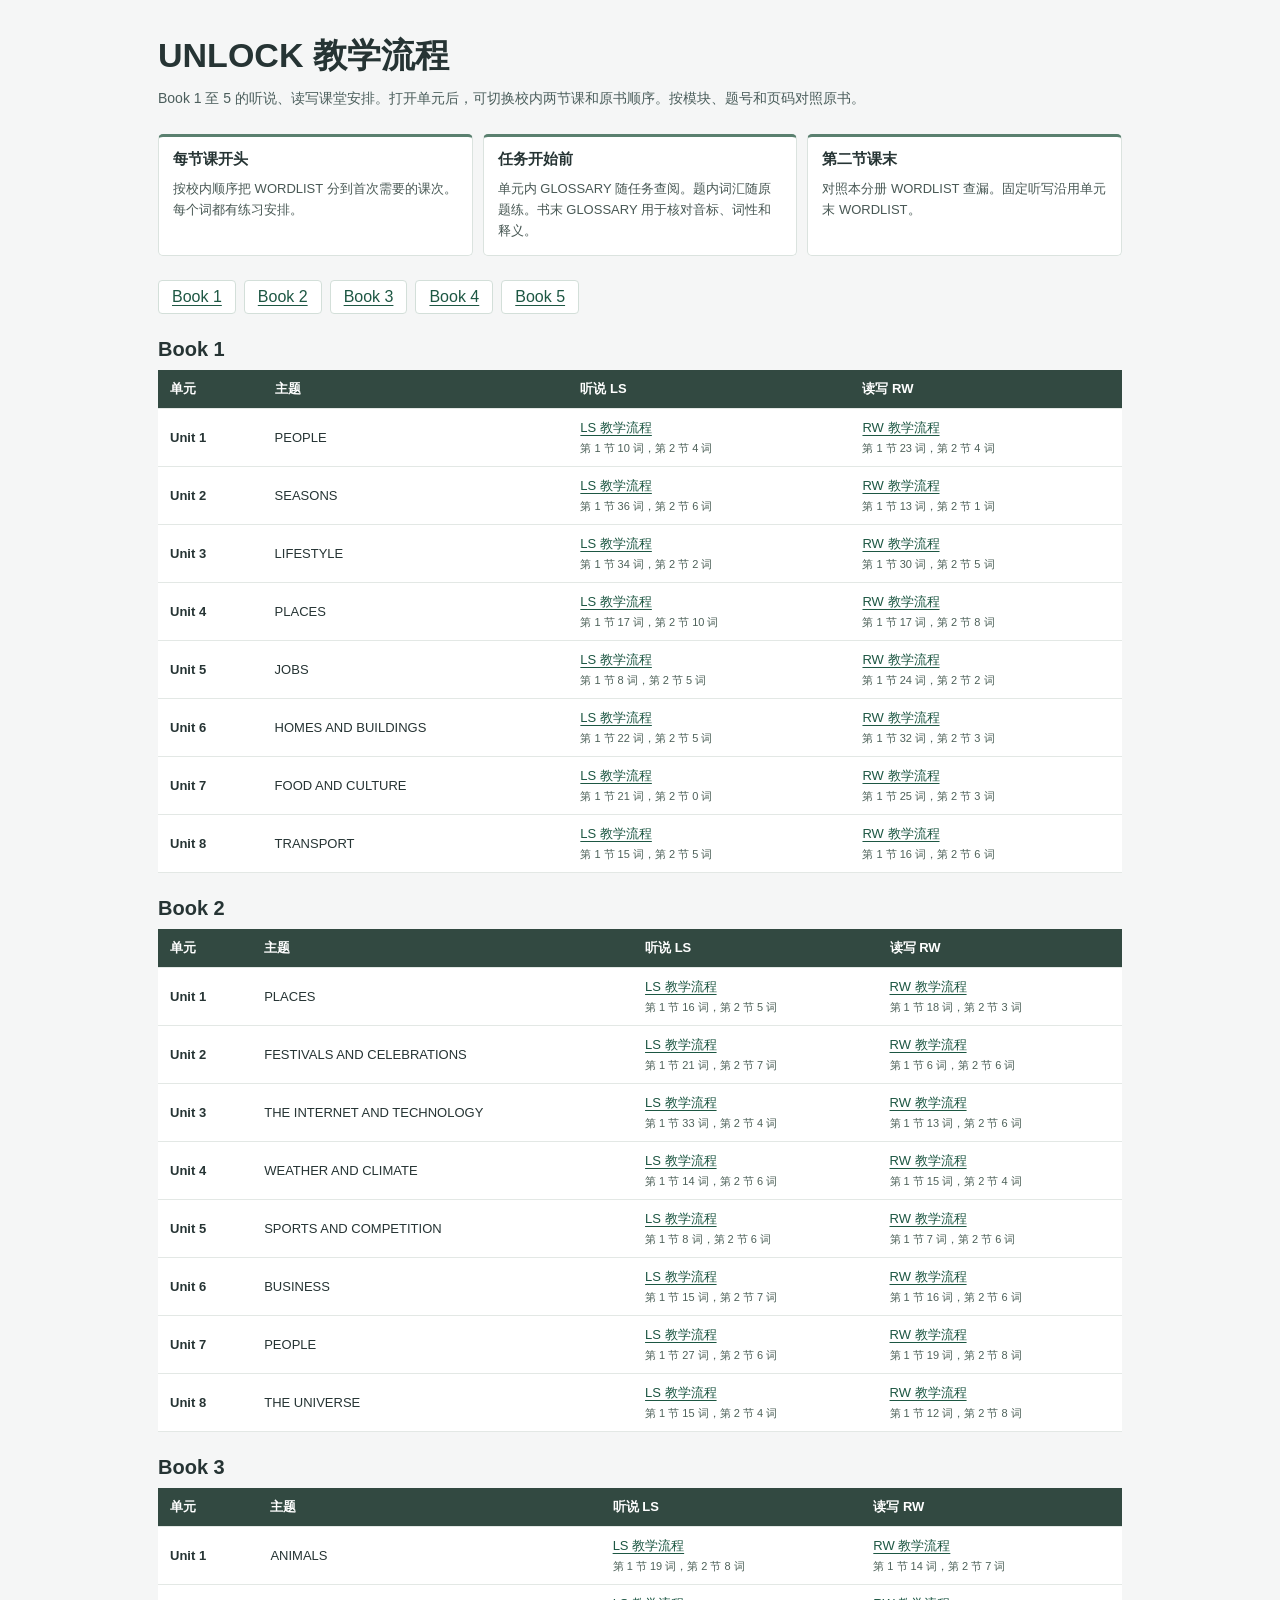
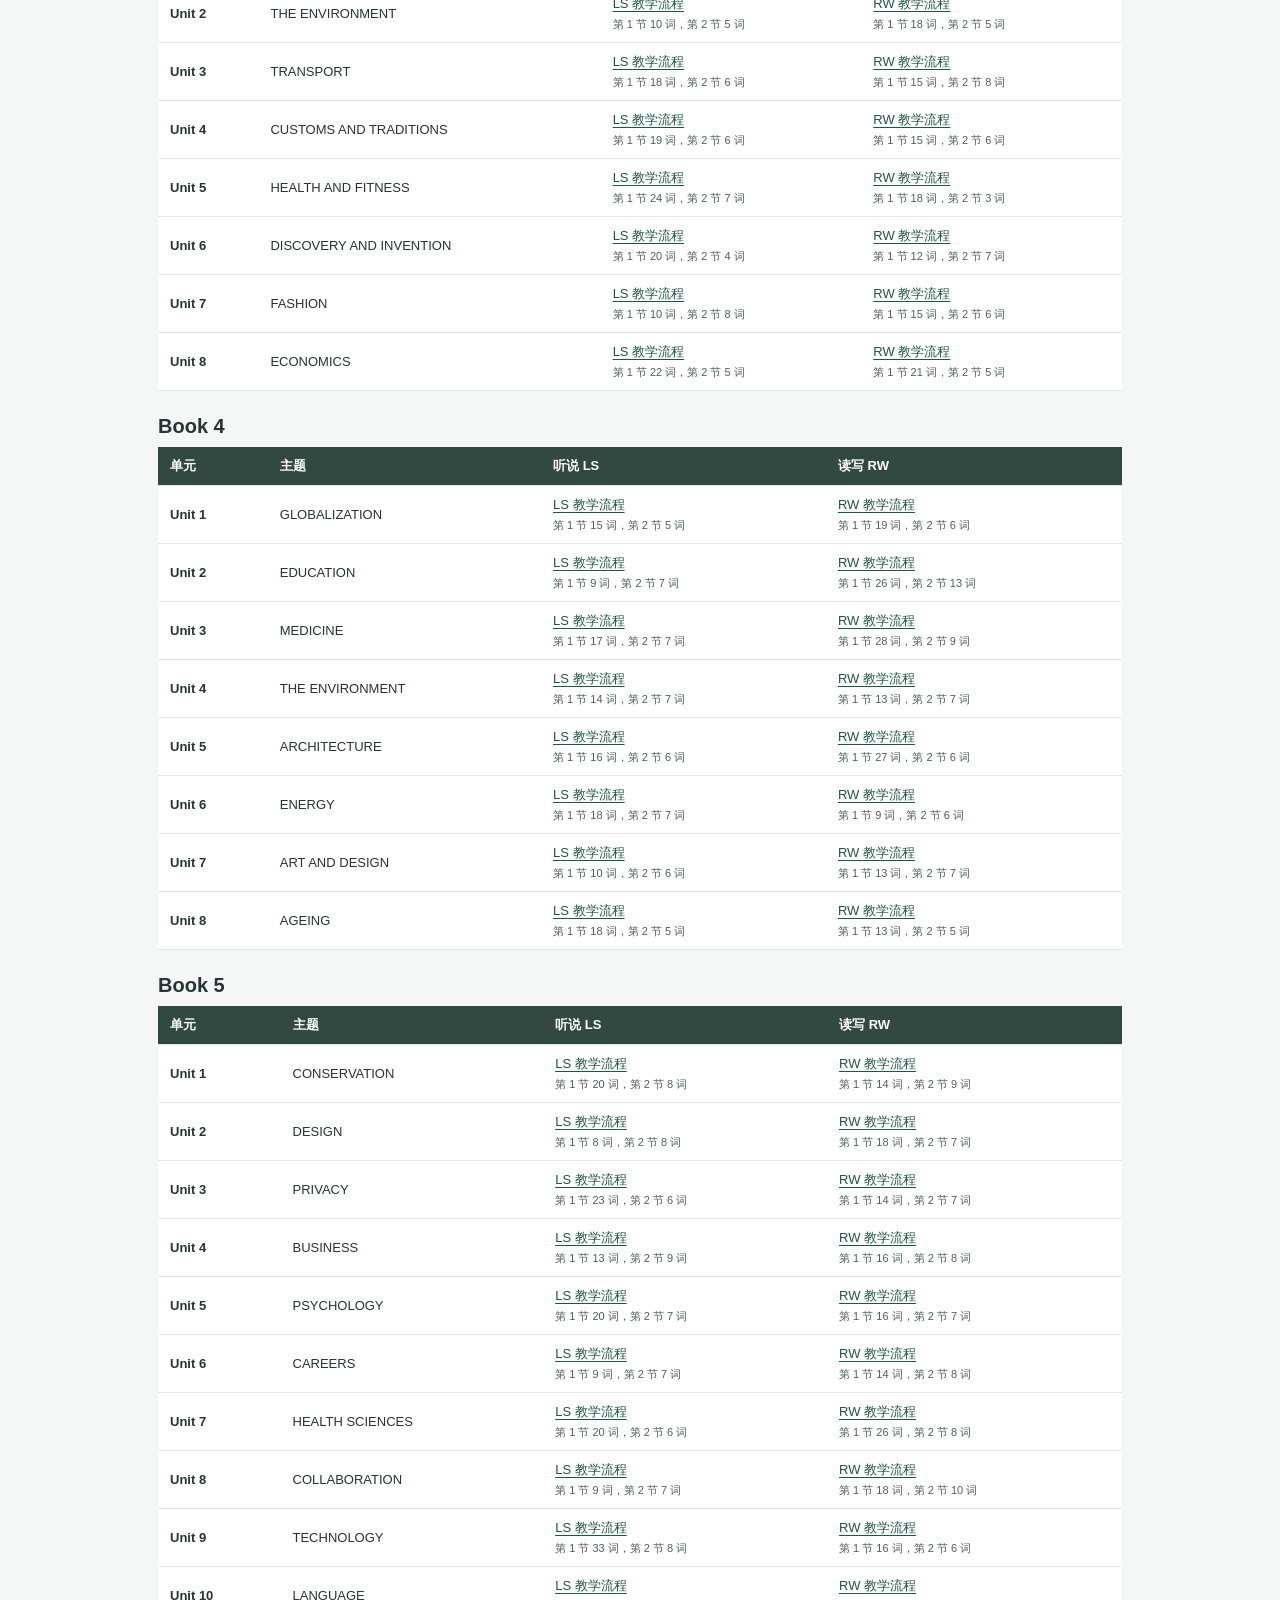
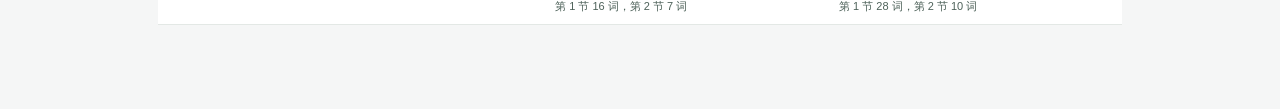
==== index.html @ f020feb3 "Publish UNLOCK lesson design flow" ====
<!doctype html>
<html lang="zh-CN">
<head>
<meta charset="utf-8"><meta name="viewport" content="width=device-width,initial-scale=1">
<title>UNLOCK 教学流程</title>
<link rel="stylesheet" href="shared/index.css">
</head>
<body><main>
<header>
<h1>UNLOCK 教学流程</h1>
<p>Book 1 至 5 的听说、读写课堂安排。打开单元后，可切换校内两节课和原书顺序。按模块、题号和页码对照原书。</p>
</header>
<div class="rule-grid" aria-label="词汇安排">
<section><h2>每节课开头</h2><p>按校内顺序把 WORDLIST 分到首次需要的课次。每个词都有练习安排。</p></section>
<section><h2>任务开始前</h2><p>单元内 GLOSSARY 随任务查阅。题内词汇随原题练。书末 GLOSSARY 用于核对音标、词性和释义。</p></section>
<section><h2>第二节课末</h2><p>对照本分册 WORDLIST 查漏。固定听写沿用单元末 WORDLIST。</p></section>
</div>
<nav aria-label="按册查看"><a href="#book-1">Book 1</a><a href="#book-2">Book 2</a><a href="#book-3">Book 3</a><a href="#book-4">Book 4</a><a href="#book-5">Book 5</a></nav>
<section id="book-1"><h2>Book 1</h2><table><thead><tr><th scope="col">单元</th><th scope="col">主题</th><th scope="col">听说 LS</th><th scope="col">读写 RW</th></tr></thead><tbody><tr><th scope="row">Unit 1</th><td>PEOPLE</td><td><a class="unit-link" href="books/B1/index.html?unit=1#LS" aria-label="Book 1 Unit 1 听说 LS 教学流程">LS 教学流程</a><small>第 1 节 10 词，第 2 节 4 词</small></td><td><a class="unit-link" href="books/B1/index.html?unit=1#RW" aria-label="Book 1 Unit 1 读写 RW 教学流程">RW 教学流程</a><small>第 1 节 23 词，第 2 节 4 词</small></td></tr><tr><th scope="row">Unit 2</th><td>SEASONS</td><td><a class="unit-link" href="books/B1/index.html?unit=2#LS" aria-label="Book 1 Unit 2 听说 LS 教学流程">LS 教学流程</a><small>第 1 节 36 词，第 2 节 6 词</small></td><td><a class="unit-link" href="books/B1/index.html?unit=2#RW" aria-label="Book 1 Unit 2 读写 RW 教学流程">RW 教学流程</a><small>第 1 节 13 词，第 2 节 1 词</small></td></tr><tr><th scope="row">Unit 3</th><td>LIFESTYLE</td><td><a class="unit-link" href="books/B1/index.html?unit=3#LS" aria-label="Book 1 Unit 3 听说 LS 教学流程">LS 教学流程</a><small>第 1 节 34 词，第 2 节 2 词</small></td><td><a class="unit-link" href="books/B1/index.html?unit=3#RW" aria-label="Book 1 Unit 3 读写 RW 教学流程">RW 教学流程</a><small>第 1 节 30 词，第 2 节 5 词</small></td></tr><tr><th scope="row">Unit 4</th><td>PLACES</td><td><a class="unit-link" href="books/B1/index.html?unit=4#LS" aria-label="Book 1 Unit 4 听说 LS 教学流程">LS 教学流程</a><small>第 1 节 17 词，第 2 节 10 词</small></td><td><a class="unit-link" href="books/B1/index.html?unit=4#RW" aria-label="Book 1 Unit 4 读写 RW 教学流程">RW 教学流程</a><small>第 1 节 17 词，第 2 节 8 词</small></td></tr><tr><th scope="row">Unit 5</th><td>JOBS</td><td><a class="unit-link" href="books/B1/index.html?unit=5#LS" aria-label="Book 1 Unit 5 听说 LS 教学流程">LS 教学流程</a><small>第 1 节 8 词，第 2 节 5 词</small></td><td><a class="unit-link" href="books/B1/index.html?unit=5#RW" aria-label="Book 1 Unit 5 读写 RW 教学流程">RW 教学流程</a><small>第 1 节 24 词，第 2 节 2 词</small></td></tr><tr><th scope="row">Unit 6</th><td>HOMES AND BUILDINGS</td><td><a class="unit-link" href="books/B1/index.html?unit=6#LS" aria-label="Book 1 Unit 6 听说 LS 教学流程">LS 教学流程</a><small>第 1 节 22 词，第 2 节 5 词</small></td><td><a class="unit-link" href="books/B1/index.html?unit=6#RW" aria-label="Book 1 Unit 6 读写 RW 教学流程">RW 教学流程</a><small>第 1 节 32 词，第 2 节 3 词</small></td></tr><tr><th scope="row">Unit 7</th><td>FOOD AND CULTURE</td><td><a class="unit-link" href="books/B1/index.html?unit=7#LS" aria-label="Book 1 Unit 7 听说 LS 教学流程">LS 教学流程</a><small>第 1 节 21 词，第 2 节 0 词</small></td><td><a class="unit-link" href="books/B1/index.html?unit=7#RW" aria-label="Book 1 Unit 7 读写 RW 教学流程">RW 教学流程</a><small>第 1 节 25 词，第 2 节 3 词</small></td></tr><tr><th scope="row">Unit 8</th><td>TRANSPORT</td><td><a class="unit-link" href="books/B1/index.html?unit=8#LS" aria-label="Book 1 Unit 8 听说 LS 教学流程">LS 教学流程</a><small>第 1 节 15 词，第 2 节 5 词</small></td><td><a class="unit-link" href="books/B1/index.html?unit=8#RW" aria-label="Book 1 Unit 8 读写 RW 教学流程">RW 教学流程</a><small>第 1 节 16 词，第 2 节 6 词</small></td></tr></tbody></table></section><section id="book-2"><h2>Book 2</h2><table><thead><tr><th scope="col">单元</th><th scope="col">主题</th><th scope="col">听说 LS</th><th scope="col">读写 RW</th></tr></thead><tbody><tr><th scope="row">Unit 1</th><td>PLACES</td><td><a class="unit-link" href="books/B2/index.html?unit=1#LS" aria-label="Book 2 Unit 1 听说 LS 教学流程">LS 教学流程</a><small>第 1 节 16 词，第 2 节 5 词</small></td><td><a class="unit-link" href="books/B2/index.html?unit=1#RW" aria-label="Book 2 Unit 1 读写 RW 教学流程">RW 教学流程</a><small>第 1 节 18 词，第 2 节 3 词</small></td></tr><tr><th scope="row">Unit 2</th><td>FESTIVALS AND CELEBRATIONS</td><td><a class="unit-link" href="books/B2/index.html?unit=2#LS" aria-label="Book 2 Unit 2 听说 LS 教学流程">LS 教学流程</a><small>第 1 节 21 词，第 2 节 7 词</small></td><td><a class="unit-link" href="books/B2/index.html?unit=2#RW" aria-label="Book 2 Unit 2 读写 RW 教学流程">RW 教学流程</a><small>第 1 节 6 词，第 2 节 6 词</small></td></tr><tr><th scope="row">Unit 3</th><td>THE INTERNET AND TECHNOLOGY</td><td><a class="unit-link" href="books/B2/index.html?unit=3#LS" aria-label="Book 2 Unit 3 听说 LS 教学流程">LS 教学流程</a><small>第 1 节 33 词，第 2 节 4 词</small></td><td><a class="unit-link" href="books/B2/index.html?unit=3#RW" aria-label="Book 2 Unit 3 读写 RW 教学流程">RW 教学流程</a><small>第 1 节 13 词，第 2 节 6 词</small></td></tr><tr><th scope="row">Unit 4</th><td>WEATHER AND CLIMATE</td><td><a class="unit-link" href="books/B2/index.html?unit=4#LS" aria-label="Book 2 Unit 4 听说 LS 教学流程">LS 教学流程</a><small>第 1 节 14 词，第 2 节 6 词</small></td><td><a class="unit-link" href="books/B2/index.html?unit=4#RW" aria-label="Book 2 Unit 4 读写 RW 教学流程">RW 教学流程</a><small>第 1 节 15 词，第 2 节 4 词</small></td></tr><tr><th scope="row">Unit 5</th><td>SPORTS AND COMPETITION</td><td><a class="unit-link" href="books/B2/index.html?unit=5#LS" aria-label="Book 2 Unit 5 听说 LS 教学流程">LS 教学流程</a><small>第 1 节 8 词，第 2 节 6 词</small></td><td><a class="unit-link" href="books/B2/index.html?unit=5#RW" aria-label="Book 2 Unit 5 读写 RW 教学流程">RW 教学流程</a><small>第 1 节 7 词，第 2 节 6 词</small></td></tr><tr><th scope="row">Unit 6</th><td>BUSINESS</td><td><a class="unit-link" href="books/B2/index.html?unit=6#LS" aria-label="Book 2 Unit 6 听说 LS 教学流程">LS 教学流程</a><small>第 1 节 15 词，第 2 节 7 词</small></td><td><a class="unit-link" href="books/B2/index.html?unit=6#RW" aria-label="Book 2 Unit 6 读写 RW 教学流程">RW 教学流程</a><small>第 1 节 16 词，第 2 节 6 词</small></td></tr><tr><th scope="row">Unit 7</th><td>PEOPLE</td><td><a class="unit-link" href="books/B2/index.html?unit=7#LS" aria-label="Book 2 Unit 7 听说 LS 教学流程">LS 教学流程</a><small>第 1 节 27 词，第 2 节 6 词</small></td><td><a class="unit-link" href="books/B2/index.html?unit=7#RW" aria-label="Book 2 Unit 7 读写 RW 教学流程">RW 教学流程</a><small>第 1 节 19 词，第 2 节 8 词</small></td></tr><tr><th scope="row">Unit 8</th><td>THE UNIVERSE</td><td><a class="unit-link" href="books/B2/index.html?unit=8#LS" aria-label="Book 2 Unit 8 听说 LS 教学流程">LS 教学流程</a><small>第 1 节 15 词，第 2 节 4 词</small></td><td><a class="unit-link" href="books/B2/index.html?unit=8#RW" aria-label="Book 2 Unit 8 读写 RW 教学流程">RW 教学流程</a><small>第 1 节 12 词，第 2 节 8 词</small></td></tr></tbody></table></section><section id="book-3"><h2>Book 3</h2><table><thead><tr><th scope="col">单元</th><th scope="col">主题</th><th scope="col">听说 LS</th><th scope="col">读写 RW</th></tr></thead><tbody><tr><th scope="row">Unit 1</th><td>ANIMALS</td><td><a class="unit-link" href="books/B3/index.html?unit=1#LS" aria-label="Book 3 Unit 1 听说 LS 教学流程">LS 教学流程</a><small>第 1 节 19 词，第 2 节 8 词</small></td><td><a class="unit-link" href="books/B3/index.html?unit=1#RW" aria-label="Book 3 Unit 1 读写 RW 教学流程">RW 教学流程</a><small>第 1 节 14 词，第 2 节 7 词</small></td></tr><tr><th scope="row">Unit 2</th><td>THE ENVIRONMENT</td><td><a class="unit-link" href="books/B3/index.html?unit=2#LS" aria-label="Book 3 Unit 2 听说 LS 教学流程">LS 教学流程</a><small>第 1 节 10 词，第 2 节 5 词</small></td><td><a class="unit-link" href="books/B3/index.html?unit=2#RW" aria-label="Book 3 Unit 2 读写 RW 教学流程">RW 教学流程</a><small>第 1 节 18 词，第 2 节 5 词</small></td></tr><tr><th scope="row">Unit 3</th><td>TRANSPORT</td><td><a class="unit-link" href="books/B3/index.html?unit=3#LS" aria-label="Book 3 Unit 3 听说 LS 教学流程">LS 教学流程</a><small>第 1 节 18 词，第 2 节 6 词</small></td><td><a class="unit-link" href="books/B3/index.html?unit=3#RW" aria-label="Book 3 Unit 3 读写 RW 教学流程">RW 教学流程</a><small>第 1 节 15 词，第 2 节 8 词</small></td></tr><tr><th scope="row">Unit 4</th><td>CUSTOMS AND TRADITIONS</td><td><a class="unit-link" href="books/B3/index.html?unit=4#LS" aria-label="Book 3 Unit 4 听说 LS 教学流程">LS 教学流程</a><small>第 1 节 19 词，第 2 节 6 词</small></td><td><a class="unit-link" href="books/B3/index.html?unit=4#RW" aria-label="Book 3 Unit 4 读写 RW 教学流程">RW 教学流程</a><small>第 1 节 15 词，第 2 节 6 词</small></td></tr><tr><th scope="row">Unit 5</th><td>HEALTH AND FITNESS</td><td><a class="unit-link" href="books/B3/index.html?unit=5#LS" aria-label="Book 3 Unit 5 听说 LS 教学流程">LS 教学流程</a><small>第 1 节 24 词，第 2 节 7 词</small></td><td><a class="unit-link" href="books/B3/index.html?unit=5#RW" aria-label="Book 3 Unit 5 读写 RW 教学流程">RW 教学流程</a><small>第 1 节 18 词，第 2 节 3 词</small></td></tr><tr><th scope="row">Unit 6</th><td>DISCOVERY AND INVENTION</td><td><a class="unit-link" href="books/B3/index.html?unit=6#LS" aria-label="Book 3 Unit 6 听说 LS 教学流程">LS 教学流程</a><small>第 1 节 20 词，第 2 节 4 词</small></td><td><a class="unit-link" href="books/B3/index.html?unit=6#RW" aria-label="Book 3 Unit 6 读写 RW 教学流程">RW 教学流程</a><small>第 1 节 12 词，第 2 节 7 词</small></td></tr><tr><th scope="row">Unit 7</th><td>FASHION</td><td><a class="unit-link" href="books/B3/index.html?unit=7#LS" aria-label="Book 3 Unit 7 听说 LS 教学流程">LS 教学流程</a><small>第 1 节 10 词，第 2 节 8 词</small></td><td><a class="unit-link" href="books/B3/index.html?unit=7#RW" aria-label="Book 3 Unit 7 读写 RW 教学流程">RW 教学流程</a><small>第 1 节 15 词，第 2 节 6 词</small></td></tr><tr><th scope="row">Unit 8</th><td>ECONOMICS</td><td><a class="unit-link" href="books/B3/index.html?unit=8#LS" aria-label="Book 3 Unit 8 听说 LS 教学流程">LS 教学流程</a><small>第 1 节 22 词，第 2 节 5 词</small></td><td><a class="unit-link" href="books/B3/index.html?unit=8#RW" aria-label="Book 3 Unit 8 读写 RW 教学流程">RW 教学流程</a><small>第 1 节 21 词，第 2 节 5 词</small></td></tr></tbody></table></section><section id="book-4"><h2>Book 4</h2><table><thead><tr><th scope="col">单元</th><th scope="col">主题</th><th scope="col">听说 LS</th><th scope="col">读写 RW</th></tr></thead><tbody><tr><th scope="row">Unit 1</th><td>GLOBALIZATION</td><td><a class="unit-link" href="books/B4/index.html?unit=1#LS" aria-label="Book 4 Unit 1 听说 LS 教学流程">LS 教学流程</a><small>第 1 节 15 词，第 2 节 5 词</small></td><td><a class="unit-link" href="books/B4/index.html?unit=1#RW" aria-label="Book 4 Unit 1 读写 RW 教学流程">RW 教学流程</a><small>第 1 节 19 词，第 2 节 6 词</small></td></tr><tr><th scope="row">Unit 2</th><td>EDUCATION</td><td><a class="unit-link" href="books/B4/index.html?unit=2#LS" aria-label="Book 4 Unit 2 听说 LS 教学流程">LS 教学流程</a><small>第 1 节 9 词，第 2 节 7 词</small></td><td><a class="unit-link" href="books/B4/index.html?unit=2#RW" aria-label="Book 4 Unit 2 读写 RW 教学流程">RW 教学流程</a><small>第 1 节 26 词，第 2 节 13 词</small></td></tr><tr><th scope="row">Unit 3</th><td>MEDICINE</td><td><a class="unit-link" href="books/B4/index.html?unit=3#LS" aria-label="Book 4 Unit 3 听说 LS 教学流程">LS 教学流程</a><small>第 1 节 17 词，第 2 节 7 词</small></td><td><a class="unit-link" href="books/B4/index.html?unit=3#RW" aria-label="Book 4 Unit 3 读写 RW 教学流程">RW 教学流程</a><small>第 1 节 28 词，第 2 节 9 词</small></td></tr><tr><th scope="row">Unit 4</th><td>THE ENVIRONMENT</td><td><a class="unit-link" href="books/B4/index.html?unit=4#LS" aria-label="Book 4 Unit 4 听说 LS 教学流程">LS 教学流程</a><small>第 1 节 14 词，第 2 节 7 词</small></td><td><a class="unit-link" href="books/B4/index.html?unit=4#RW" aria-label="Book 4 Unit 4 读写 RW 教学流程">RW 教学流程</a><small>第 1 节 13 词，第 2 节 7 词</small></td></tr><tr><th scope="row">Unit 5</th><td>ARCHITECTURE</td><td><a class="unit-link" href="books/B4/index.html?unit=5#LS" aria-label="Book 4 Unit 5 听说 LS 教学流程">LS 教学流程</a><small>第 1 节 16 词，第 2 节 6 词</small></td><td><a class="unit-link" href="books/B4/index.html?unit=5#RW" aria-label="Book 4 Unit 5 读写 RW 教学流程">RW 教学流程</a><small>第 1 节 27 词，第 2 节 6 词</small></td></tr><tr><th scope="row">Unit 6</th><td>ENERGY</td><td><a class="unit-link" href="books/B4/index.html?unit=6#LS" aria-label="Book 4 Unit 6 听说 LS 教学流程">LS 教学流程</a><small>第 1 节 18 词，第 2 节 7 词</small></td><td><a class="unit-link" href="books/B4/index.html?unit=6#RW" aria-label="Book 4 Unit 6 读写 RW 教学流程">RW 教学流程</a><small>第 1 节 9 词，第 2 节 6 词</small></td></tr><tr><th scope="row">Unit 7</th><td>ART AND DESIGN</td><td><a class="unit-link" href="books/B4/index.html?unit=7#LS" aria-label="Book 4 Unit 7 听说 LS 教学流程">LS 教学流程</a><small>第 1 节 10 词，第 2 节 6 词</small></td><td><a class="unit-link" href="books/B4/index.html?unit=7#RW" aria-label="Book 4 Unit 7 读写 RW 教学流程">RW 教学流程</a><small>第 1 节 13 词，第 2 节 7 词</small></td></tr><tr><th scope="row">Unit 8</th><td>AGEING</td><td><a class="unit-link" href="books/B4/index.html?unit=8#LS" aria-label="Book 4 Unit 8 听说 LS 教学流程">LS 教学流程</a><small>第 1 节 18 词，第 2 节 5 词</small></td><td><a class="unit-link" href="books/B4/index.html?unit=8#RW" aria-label="Book 4 Unit 8 读写 RW 教学流程">RW 教学流程</a><small>第 1 节 13 词，第 2 节 5 词</small></td></tr></tbody></table></section><section id="book-5"><h2>Book 5</h2><table><thead><tr><th scope="col">单元</th><th scope="col">主题</th><th scope="col">听说 LS</th><th scope="col">读写 RW</th></tr></thead><tbody><tr><th scope="row">Unit 1</th><td>CONSERVATION</td><td><a class="unit-link" href="books/B5/index.html?unit=1#LS" aria-label="Book 5 Unit 1 听说 LS 教学流程">LS 教学流程</a><small>第 1 节 20 词，第 2 节 8 词</small></td><td><a class="unit-link" href="books/B5/index.html?unit=1#RW" aria-label="Book 5 Unit 1 读写 RW 教学流程">RW 教学流程</a><small>第 1 节 14 词，第 2 节 9 词</small></td></tr><tr><th scope="row">Unit 2</th><td>DESIGN</td><td><a class="unit-link" href="books/B5/index.html?unit=2#LS" aria-label="Book 5 Unit 2 听说 LS 教学流程">LS 教学流程</a><small>第 1 节 8 词，第 2 节 8 词</small></td><td><a class="unit-link" href="books/B5/index.html?unit=2#RW" aria-label="Book 5 Unit 2 读写 RW 教学流程">RW 教学流程</a><small>第 1 节 18 词，第 2 节 7 词</small></td></tr><tr><th scope="row">Unit 3</th><td>PRIVACY</td><td><a class="unit-link" href="books/B5/index.html?unit=3#LS" aria-label="Book 5 Unit 3 听说 LS 教学流程">LS 教学流程</a><small>第 1 节 23 词，第 2 节 6 词</small></td><td><a class="unit-link" href="books/B5/index.html?unit=3#RW" aria-label="Book 5 Unit 3 读写 RW 教学流程">RW 教学流程</a><small>第 1 节 14 词，第 2 节 7 词</small></td></tr><tr><th scope="row">Unit 4</th><td>BUSINESS</td><td><a class="unit-link" href="books/B5/index.html?unit=4#LS" aria-label="Book 5 Unit 4 听说 LS 教学流程">LS 教学流程</a><small>第 1 节 13 词，第 2 节 9 词</small></td><td><a class="unit-link" href="books/B5/index.html?unit=4#RW" aria-label="Book 5 Unit 4 读写 RW 教学流程">RW 教学流程</a><small>第 1 节 16 词，第 2 节 8 词</small></td></tr><tr><th scope="row">Unit 5</th><td>PSYCHOLOGY</td><td><a class="unit-link" href="books/B5/index.html?unit=5#LS" aria-label="Book 5 Unit 5 听说 LS 教学流程">LS 教学流程</a><small>第 1 节 20 词，第 2 节 7 词</small></td><td><a class="unit-link" href="books/B5/index.html?unit=5#RW" aria-label="Book 5 Unit 5 读写 RW 教学流程">RW 教学流程</a><small>第 1 节 16 词，第 2 节 7 词</small></td></tr><tr><th scope="row">Unit 6</th><td>CAREERS</td><td><a class="unit-link" href="books/B5/index.html?unit=6#LS" aria-label="Book 5 Unit 6 听说 LS 教学流程">LS 教学流程</a><small>第 1 节 9 词，第 2 节 7 词</small></td><td><a class="unit-link" href="books/B5/index.html?unit=6#RW" aria-label="Book 5 Unit 6 读写 RW 教学流程">RW 教学流程</a><small>第 1 节 14 词，第 2 节 8 词</small></td></tr><tr><th scope="row">Unit 7</th><td>HEALTH SCIENCES</td><td><a class="unit-link" href="books/B5/index.html?unit=7#LS" aria-label="Book 5 Unit 7 听说 LS 教学流程">LS 教学流程</a><small>第 1 节 20 词，第 2 节 6 词</small></td><td><a class="unit-link" href="books/B5/index.html?unit=7#RW" aria-label="Book 5 Unit 7 读写 RW 教学流程">RW 教学流程</a><small>第 1 节 26 词，第 2 节 8 词</small></td></tr><tr><th scope="row">Unit 8</th><td>COLLABORATION</td><td><a class="unit-link" href="books/B5/index.html?unit=8#LS" aria-label="Book 5 Unit 8 听说 LS 教学流程">LS 教学流程</a><small>第 1 节 9 词，第 2 节 7 词</small></td><td><a class="unit-link" href="books/B5/index.html?unit=8#RW" aria-label="Book 5 Unit 8 读写 RW 教学流程">RW 教学流程</a><small>第 1 节 18 词，第 2 节 10 词</small></td></tr><tr><th scope="row">Unit 9</th><td>TECHNOLOGY</td><td><a class="unit-link" href="books/B5/index.html?unit=9#LS" aria-label="Book 5 Unit 9 听说 LS 教学流程">LS 教学流程</a><small>第 1 节 33 词，第 2 节 8 词</small></td><td><a class="unit-link" href="books/B5/index.html?unit=9#RW" aria-label="Book 5 Unit 9 读写 RW 教学流程">RW 教学流程</a><small>第 1 节 16 词，第 2 节 6 词</small></td></tr><tr><th scope="row">Unit 10</th><td>LANGUAGE</td><td><a class="unit-link" href="books/B5/index.html?unit=10#LS" aria-label="Book 5 Unit 10 听说 LS 教学流程">LS 教学流程</a><small>第 1 节 16 词，第 2 节 7 词</small></td><td><a class="unit-link" href="books/B5/index.html?unit=10#RW" aria-label="Book 5 Unit 10 读写 RW 教学流程">RW 教学流程</a><small>第 1 节 28 词，第 2 节 10 词</small></td></tr></tbody></table></section></main></body></html>
---- shared/index.css ----
:root{color-scheme:light;font-family:"Microsoft YaHei","Segoe UI",sans-serif;background:#f5f6f6;color:#263434}
*{box-sizing:border-box}
body{margin:0}
main{max-width:1020px;margin:auto;padding:34px 28px 60px}
h1{font-size:34px;line-height:1.25;margin:0 0 10px}
h2{font-size:20px;margin:0 0 9px}
p{line-height:1.65;margin:0}
header p{font-size:14px;color:#4b5e5c}
.rule-grid{display:grid;grid-template-columns:repeat(3,minmax(0,1fr));gap:10px;margin:24px 0}
.rule-grid section{background:white;border:1px solid #dbe3df;border-top:3px solid #5a806f;border-radius:5px;padding:13px 14px}
.rule-grid h2{font-size:15px}
.rule-grid p{font-size:13px;color:#485854}
nav{display:flex;flex-wrap:wrap;gap:8px;margin:24px 0}
nav a{background:white;border:1px solid #d3dfd9;border-radius:4px;padding:7px 13px}
a{color:#1d5743;text-underline-offset:3px}
a:focus-visible{outline:2px solid #1b5a45;outline-offset:3px}
main>section{margin:24px 0}
table{width:100%;border-collapse:collapse;background:white}
th,td{padding:10px 12px;text-align:left;border-bottom:1px solid #e3e8e5;font-size:13px;vertical-align:middle}
thead th{background:#324941;color:white;font-weight:600}
tbody th{white-space:nowrap;font-weight:600}
td small{display:block;color:#4d6159;font-size:11px;margin-top:4px}
@media(max-width:650px){
 main{padding:22px 10px 42px}
 h1{font-size:26px}
 .rule-grid{grid-template-columns:1fr;margin:14px 0;gap:7px}
 .rule-grid section{padding:8px 10px}
 .rule-grid h2{margin:0 0 3px}
 td,th{padding:7px 4px;font-size:11px}
 td small{font-size:10px}
}
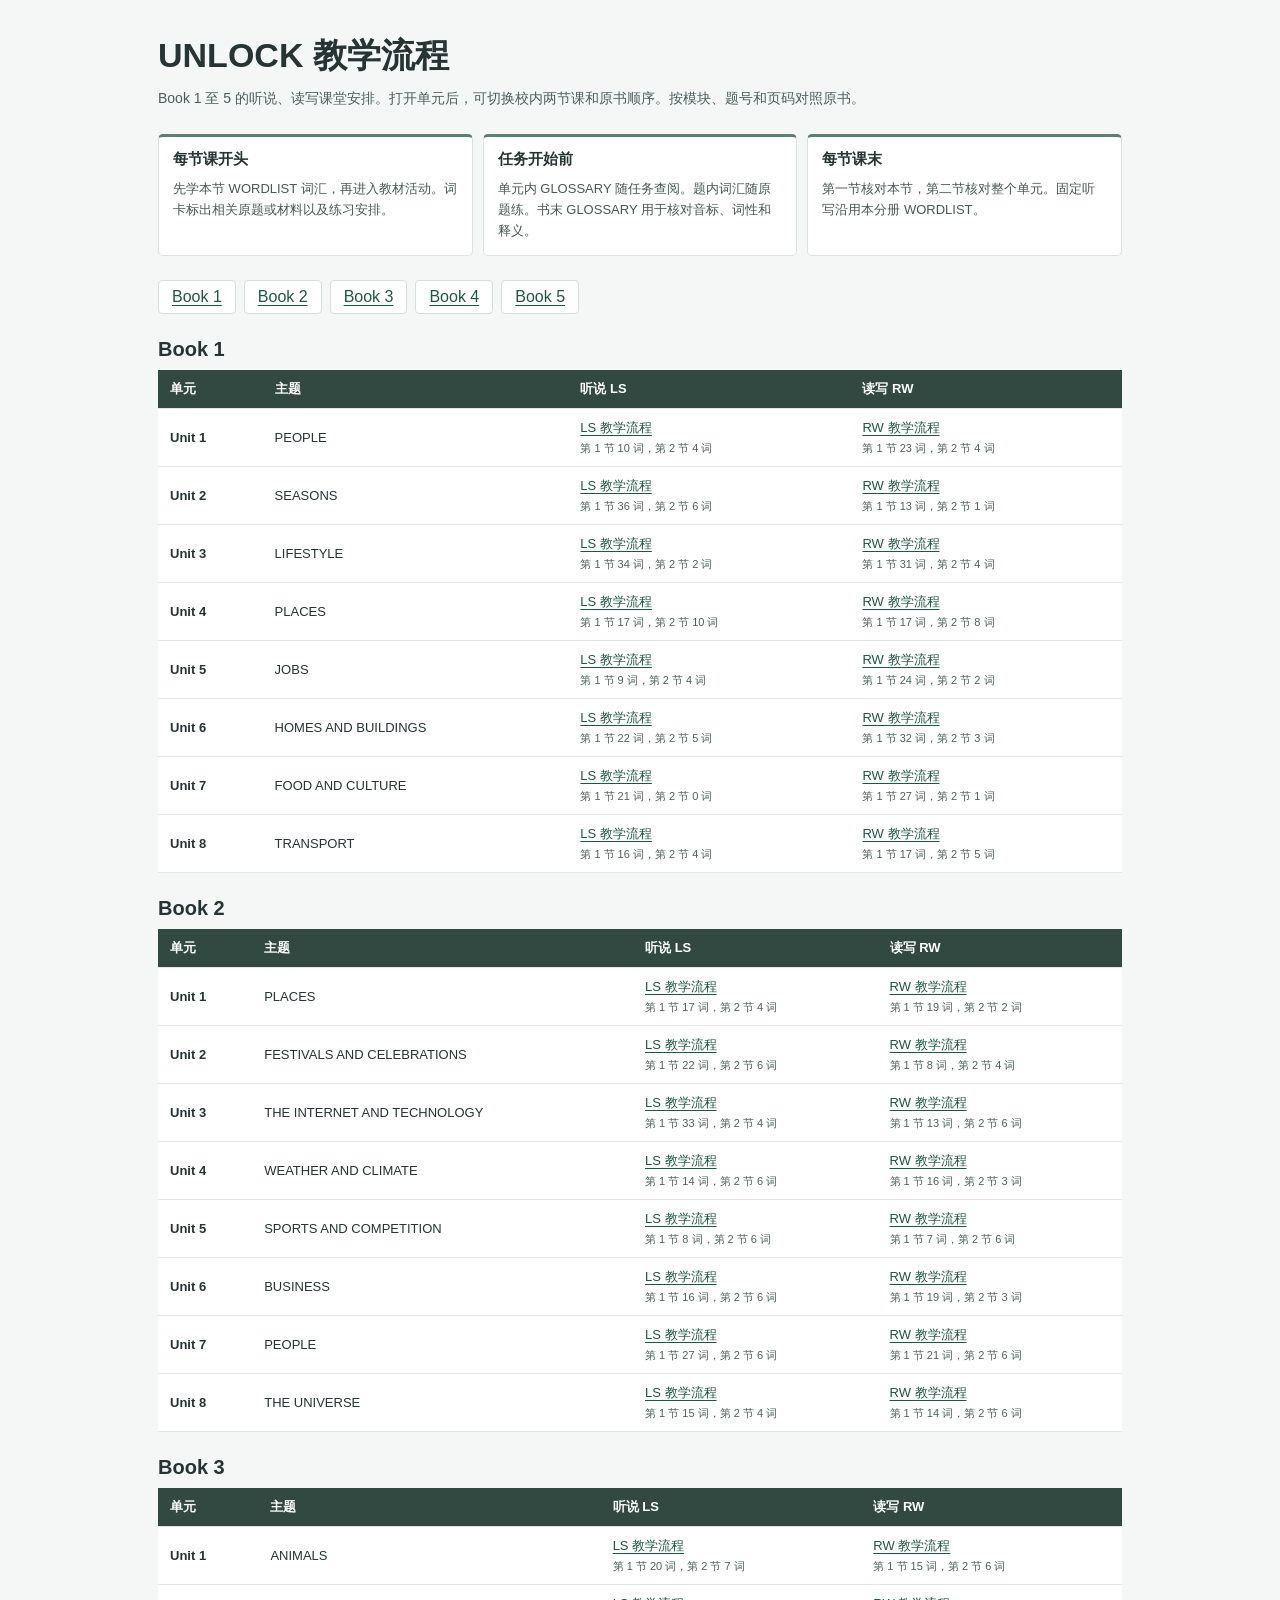
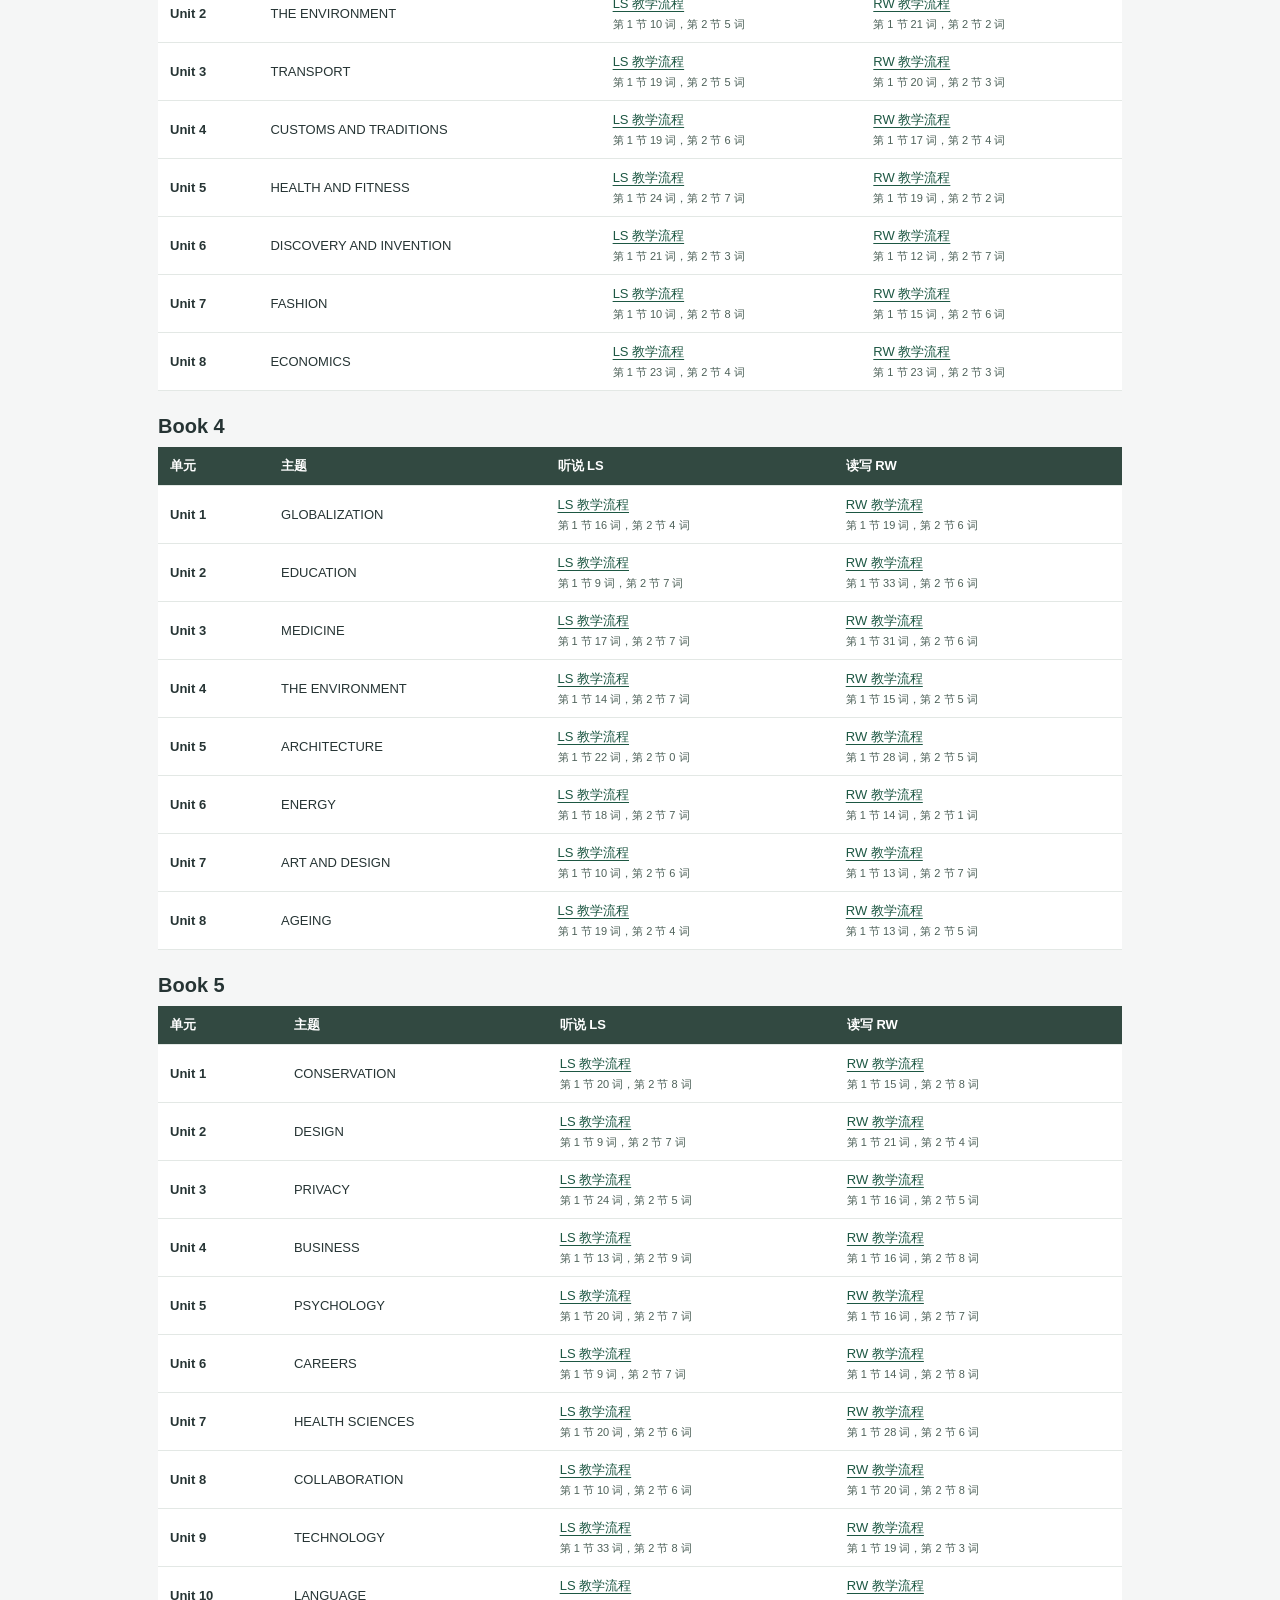
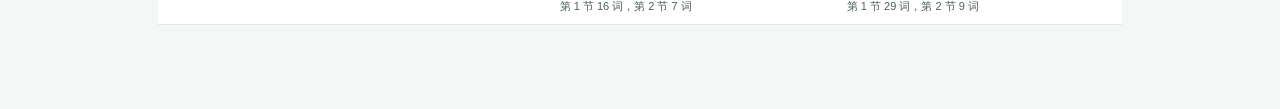
==== commit 98c60133: "Teach each UNLOCK word before its first classroom use" ====
--- a/index.html
+++ b/index.html
@@ -11,9 +11,9 @@
 <p>Book 1 至 5 的听说、读写课堂安排。打开单元后，可切换校内两节课和原书顺序。按模块、题号和页码对照原书。</p>
 </header>
 <div class="rule-grid" aria-label="词汇安排">
-<section><h2>每节课开头</h2><p>按校内顺序把 WORDLIST 分到首次需要的课次。每个词都有练习安排。</p></section>
+<section><h2>每节课开头</h2><p>先学本节 WORDLIST 词汇，再进入教材活动。词卡标出相关原题或材料以及练习安排。</p></section>
 <section><h2>任务开始前</h2><p>单元内 GLOSSARY 随任务查阅。题内词汇随原题练。书末 GLOSSARY 用于核对音标、词性和释义。</p></section>
-<section><h2>第二节课末</h2><p>对照本分册 WORDLIST 查漏。固定听写沿用单元末 WORDLIST。</p></section>
+<section><h2>每节课末</h2><p>第一节核对本节，第二节核对整个单元。固定听写沿用本分册 WORDLIST。</p></section>
 </div>
 <nav aria-label="按册查看"><a href="#book-1">Book 1</a><a href="#book-2">Book 2</a><a href="#book-3">Book 3</a><a href="#book-4">Book 4</a><a href="#book-5">Book 5</a></nav>
-<section id="book-1"><h2>Book 1</h2><table><thead><tr><th scope="col">单元</th><th scope="col">主题</th><th scope="col">听说 LS</th><th scope="col">读写 RW</th></tr></thead><tbody><tr><th scope="row">Unit 1</th><td>PEOPLE</td><td><a class="unit-link" href="books/B1/index.html?unit=1#LS" aria-label="Book 1 Unit 1 听说 LS 教学流程">LS 教学流程</a><small>第 1 节 10 词，第 2 节 4 词</small></td><td><a class="unit-link" href="books/B1/index.html?unit=1#RW" aria-label="Book 1 Unit 1 读写 RW 教学流程">RW 教学流程</a><small>第 1 节 23 词，第 2 节 4 词</small></td></tr><tr><th scope="row">Unit 2</th><td>SEASONS</td><td><a class="unit-link" href="books/B1/index.html?unit=2#LS" aria-label="Book 1 Unit 2 听说 LS 教学流程">LS 教学流程</a><small>第 1 节 36 词，第 2 节 6 词</small></td><td><a class="unit-link" href="books/B1/index.html?unit=2#RW" aria-label="Book 1 Unit 2 读写 RW 教学流程">RW 教学流程</a><small>第 1 节 13 词，第 2 节 1 词</small></td></tr><tr><th scope="row">Unit 3</th><td>LIFESTYLE</td><td><a class="unit-link" href="books/B1/index.html?unit=3#LS" aria-label="Book 1 Unit 3 听说 LS 教学流程">LS 教学流程</a><small>第 1 节 34 词，第 2 节 2 词</small></td><td><a class="unit-link" href="books/B1/index.html?unit=3#RW" aria-label="Book 1 Unit 3 读写 RW 教学流程">RW 教学流程</a><small>第 1 节 30 词，第 2 节 5 词</small></td></tr><tr><th scope="row">Unit 4</th><td>PLACES</td><td><a class="unit-link" href="books/B1/index.html?unit=4#LS" aria-label="Book 1 Unit 4 听说 LS 教学流程">LS 教学流程</a><small>第 1 节 17 词，第 2 节 10 词</small></td><td><a class="unit-link" href="books/B1/index.html?unit=4#RW" aria-label="Book 1 Unit 4 读写 RW 教学流程">RW 教学流程</a><small>第 1 节 17 词，第 2 节 8 词</small></td></tr><tr><th scope="row">Unit 5</th><td>JOBS</td><td><a class="unit-link" href="books/B1/index.html?unit=5#LS" aria-label="Book 1 Unit 5 听说 LS 教学流程">LS 教学流程</a><small>第 1 节 8 词，第 2 节 5 词</small></td><td><a class="unit-link" href="books/B1/index.html?unit=5#RW" aria-label="Book 1 Unit 5 读写 RW 教学流程">RW 教学流程</a><small>第 1 节 24 词，第 2 节 2 词</small></td></tr><tr><th scope="row">Unit 6</th><td>HOMES AND BUILDINGS</td><td><a class="unit-link" href="books/B1/index.html?unit=6#LS" aria-label="Book 1 Unit 6 听说 LS 教学流程">LS 教学流程</a><small>第 1 节 22 词，第 2 节 5 词</small></td><td><a class="unit-link" href="books/B1/index.html?unit=6#RW" aria-label="Book 1 Unit 6 读写 RW 教学流程">RW 教学流程</a><small>第 1 节 32 词，第 2 节 3 词</small></td></tr><tr><th scope="row">Unit 7</th><td>FOOD AND CULTURE</td><td><a class="unit-link" href="books/B1/index.html?unit=7#LS" aria-label="Book 1 Unit 7 听说 LS 教学流程">LS 教学流程</a><small>第 1 节 21 词，第 2 节 0 词</small></td><td><a class="unit-link" href="books/B1/index.html?unit=7#RW" aria-label="Book 1 Unit 7 读写 RW 教学流程">RW 教学流程</a><small>第 1 节 25 词，第 2 节 3 词</small></td></tr><tr><th scope="row">Unit 8</th><td>TRANSPORT</td><td><a class="unit-link" href="books/B1/index.html?unit=8#LS" aria-label="Book 1 Unit 8 听说 LS 教学流程">LS 教学流程</a><small>第 1 节 15 词，第 2 节 5 词</small></td><td><a class="unit-link" href="books/B1/index.html?unit=8#RW" aria-label="Book 1 Unit 8 读写 RW 教学流程">RW 教学流程</a><small>第 1 节 16 词，第 2 节 6 词</small></td></tr></tbody></table></section><section id="book-2"><h2>Book 2</h2><table><thead><tr><th scope="col">单元</th><th scope="col">主题</th><th scope="col">听说 LS</th><th scope="col">读写 RW</th></tr></thead><tbody><tr><th scope="row">Unit 1</th><td>PLACES</td><td><a class="unit-link" href="books/B2/index.html?unit=1#LS" aria-label="Book 2 Unit 1 听说 LS 教学流程">LS 教学流程</a><small>第 1 节 16 词，第 2 节 5 词</small></td><td><a class="unit-link" href="books/B2/index.html?unit=1#RW" aria-label="Book 2 Unit 1 读写 RW 教学流程">RW 教学流程</a><small>第 1 节 18 词，第 2 节 3 词</small></td></tr><tr><th scope="row">Unit 2</th><td>FESTIVALS AND CELEBRATIONS</td><td><a class="unit-link" href="books/B2/index.html?unit=2#LS" aria-label="Book 2 Unit 2 听说 LS 教学流程">LS 教学流程</a><small>第 1 节 21 词，第 2 节 7 词</small></td><td><a class="unit-link" href="books/B2/index.html?unit=2#RW" aria-label="Book 2 Unit 2 读写 RW 教学流程">RW 教学流程</a><small>第 1 节 6 词，第 2 节 6 词</small></td></tr><tr><th scope="row">Unit 3</th><td>THE INTERNET AND TECHNOLOGY</td><td><a class="unit-link" href="books/B2/index.html?unit=3#LS" aria-label="Book 2 Unit 3 听说 LS 教学流程">LS 教学流程</a><small>第 1 节 33 词，第 2 节 4 词</small></td><td><a class="unit-link" href="books/B2/index.html?unit=3#RW" aria-label="Book 2 Unit 3 读写 RW 教学流程">RW 教学流程</a><small>第 1 节 13 词，第 2 节 6 词</small></td></tr><tr><th scope="row">Unit 4</th><td>WEATHER AND CLIMATE</td><td><a class="unit-link" href="books/B2/index.html?unit=4#LS" aria-label="Book 2 Unit 4 听说 LS 教学流程">LS 教学流程</a><small>第 1 节 14 词，第 2 节 6 词</small></td><td><a class="unit-link" href="books/B2/index.html?unit=4#RW" aria-label="Book 2 Unit 4 读写 RW 教学流程">RW 教学流程</a><small>第 1 节 15 词，第 2 节 4 词</small></td></tr><tr><th scope="row">Unit 5</th><td>SPORTS AND COMPETITION</td><td><a class="unit-link" href="books/B2/index.html?unit=5#LS" aria-label="Book 2 Unit 5 听说 LS 教学流程">LS 教学流程</a><small>第 1 节 8 词，第 2 节 6 词</small></td><td><a class="unit-link" href="books/B2/index.html?unit=5#RW" aria-label="Book 2 Unit 5 读写 RW 教学流程">RW 教学流程</a><small>第 1 节 7 词，第 2 节 6 词</small></td></tr><tr><th scope="row">Unit 6</th><td>BUSINESS</td><td><a class="unit-link" href="books/B2/index.html?unit=6#LS" aria-label="Book 2 Unit 6 听说 LS 教学流程">LS 教学流程</a><small>第 1 节 15 词，第 2 节 7 词</small></td><td><a class="unit-link" href="books/B2/index.html?unit=6#RW" aria-label="Book 2 Unit 6 读写 RW 教学流程">RW 教学流程</a><small>第 1 节 16 词，第 2 节 6 词</small></td></tr><tr><th scope="row">Unit 7</th><td>PEOPLE</td><td><a class="unit-link" href="books/B2/index.html?unit=7#LS" aria-label="Book 2 Unit 7 听说 LS 教学流程">LS 教学流程</a><small>第 1 节 27 词，第 2 节 6 词</small></td><td><a class="unit-link" href="books/B2/index.html?unit=7#RW" aria-label="Book 2 Unit 7 读写 RW 教学流程">RW 教学流程</a><small>第 1 节 19 词，第 2 节 8 词</small></td></tr><tr><th scope="row">Unit 8</th><td>THE UNIVERSE</td><td><a class="unit-link" href="books/B2/index.html?unit=8#LS" aria-label="Book 2 Unit 8 听说 LS 教学流程">LS 教学流程</a><small>第 1 节 15 词，第 2 节 4 词</small></td><td><a class="unit-link" href="books/B2/index.html?unit=8#RW" aria-label="Book 2 Unit 8 读写 RW 教学流程">RW 教学流程</a><small>第 1 节 12 词，第 2 节 8 词</small></td></tr></tbody></table></section><section id="book-3"><h2>Book 3</h2><table><thead><tr><th scope="col">单元</th><th scope="col">主题</th><th scope="col">听说 LS</th><th scope="col">读写 RW</th></tr></thead><tbody><tr><th scope="row">Unit 1</th><td>ANIMALS</td><td><a class="unit-link" href="books/B3/index.html?unit=1#LS" aria-label="Book 3 Unit 1 听说 LS 教学流程">LS 教学流程</a><small>第 1 节 19 词，第 2 节 8 词</small></td><td><a class="unit-link" href="books/B3/index.html?unit=1#RW" aria-label="Book 3 Unit 1 读写 RW 教学流程">RW 教学流程</a><small>第 1 节 14 词，第 2 节 7 词</small></td></tr><tr><th scope="row">Unit 2</th><td>THE ENVIRONMENT</td><td><a class="unit-link" href="books/B3/index.html?unit=2#LS" aria-label="Book 3 Unit 2 听说 LS 教学流程">LS 教学流程</a><small>第 1 节 10 词，第 2 节 5 词</small></td><td><a class="unit-link" href="books/B3/index.html?unit=2#RW" aria-label="Book 3 Unit 2 读写 RW 教学流程">RW 教学流程</a><small>第 1 节 18 词，第 2 节 5 词</small></td></tr><tr><th scope="row">Unit 3</th><td>TRANSPORT</td><td><a class="unit-link" href="books/B3/index.html?unit=3#LS" aria-label="Book 3 Unit 3 听说 LS 教学流程">LS 教学流程</a><small>第 1 节 18 词，第 2 节 6 词</small></td><td><a class="unit-link" href="books/B3/index.html?unit=3#RW" aria-label="Book 3 Unit 3 读写 RW 教学流程">RW 教学流程</a><small>第 1 节 15 词，第 2 节 8 词</small></td></tr><tr><th scope="row">Unit 4</th><td>CUSTOMS AND TRADITIONS</td><td><a class="unit-link" href="books/B3/index.html?unit=4#LS" aria-label="Book 3 Unit 4 听说 LS 教学流程">LS 教学流程</a><small>第 1 节 19 词，第 2 节 6 词</small></td><td><a class="unit-link" href="books/B3/index.html?unit=4#RW" aria-label="Book 3 Unit 4 读写 RW 教学流程">RW 教学流程</a><small>第 1 节 15 词，第 2 节 6 词</small></td></tr><tr><th scope="row">Unit 5</th><td>HEALTH AND FITNESS</td><td><a class="unit-link" href="books/B3/index.html?unit=5#LS" aria-label="Book 3 Unit 5 听说 LS 教学流程">LS 教学流程</a><small>第 1 节 24 词，第 2 节 7 词</small></td><td><a class="unit-link" href="books/B3/index.html?unit=5#RW" aria-label="Book 3 Unit 5 读写 RW 教学流程">RW 教学流程</a><small>第 1 节 18 词，第 2 节 3 词</small></td></tr><tr><th scope="row">Unit 6</th><td>DISCOVERY AND INVENTION</td><td><a class="unit-link" href="books/B3/index.html?unit=6#LS" aria-label="Book 3 Unit 6 听说 LS 教学流程">LS 教学流程</a><small>第 1 节 20 词，第 2 节 4 词</small></td><td><a class="unit-link" href="books/B3/index.html?unit=6#RW" aria-label="Book 3 Unit 6 读写 RW 教学流程">RW 教学流程</a><small>第 1 节 12 词，第 2 节 7 词</small></td></tr><tr><th scope="row">Unit 7</th><td>FASHION</td><td><a class="unit-link" href="books/B3/index.html?unit=7#LS" aria-label="Book 3 Unit 7 听说 LS 教学流程">LS 教学流程</a><small>第 1 节 10 词，第 2 节 8 词</small></td><td><a class="unit-link" href="books/B3/index.html?unit=7#RW" aria-label="Book 3 Unit 7 读写 RW 教学流程">RW 教学流程</a><small>第 1 节 15 词，第 2 节 6 词</small></td></tr><tr><th scope="row">Unit 8</th><td>ECONOMICS</td><td><a class="unit-link" href="books/B3/index.html?unit=8#LS" aria-label="Book 3 Unit 8 听说 LS 教学流程">LS 教学流程</a><small>第 1 节 22 词，第 2 节 5 词</small></td><td><a class="unit-link" href="books/B3/index.html?unit=8#RW" aria-label="Book 3 Unit 8 读写 RW 教学流程">RW 教学流程</a><small>第 1 节 21 词，第 2 节 5 词</small></td></tr></tbody></table></section><section id="book-4"><h2>Book 4</h2><table><thead><tr><th scope="col">单元</th><th scope="col">主题</th><th scope="col">听说 LS</th><th scope="col">读写 RW</th></tr></thead><tbody><tr><th scope="row">Unit 1</th><td>GLOBALIZATION</td><td><a class="unit-link" href="books/B4/index.html?unit=1#LS" aria-label="Book 4 Unit 1 听说 LS 教学流程">LS 教学流程</a><small>第 1 节 15 词，第 2 节 5 词</small></td><td><a class="unit-link" href="books/B4/index.html?unit=1#RW" aria-label="Book 4 Unit 1 读写 RW 教学流程">RW 教学流程</a><small>第 1 节 19 词，第 2 节 6 词</small></td></tr><tr><th scope="row">Unit 2</th><td>EDUCATION</td><td><a class="unit-link" href="books/B4/index.html?unit=2#LS" aria-label="Book 4 Unit 2 听说 LS 教学流程">LS 教学流程</a><small>第 1 节 9 词，第 2 节 7 词</small></td><td><a class="unit-link" href="books/B4/index.html?unit=2#RW" aria-label="Book 4 Unit 2 读写 RW 教学流程">RW 教学流程</a><small>第 1 节 26 词，第 2 节 13 词</small></td></tr><tr><th scope="row">Unit 3</th><td>MEDICINE</td><td><a class="unit-link" href="books/B4/index.html?unit=3#LS" aria-label="Book 4 Unit 3 听说 LS 教学流程">LS 教学流程</a><small>第 1 节 17 词，第 2 节 7 词</small></td><td><a class="unit-link" href="books/B4/index.html?unit=3#RW" aria-label="Book 4 Unit 3 读写 RW 教学流程">RW 教学流程</a><small>第 1 节 28 词，第 2 节 9 词</small></td></tr><tr><th scope="row">Unit 4</th><td>THE ENVIRONMENT</td><td><a class="unit-link" href="books/B4/index.html?unit=4#LS" aria-label="Book 4 Unit 4 听说 LS 教学流程">LS 教学流程</a><small>第 1 节 14 词，第 2 节 7 词</small></td><td><a class="unit-link" href="books/B4/index.html?unit=4#RW" aria-label="Book 4 Unit 4 读写 RW 教学流程">RW 教学流程</a><small>第 1 节 13 词，第 2 节 7 词</small></td></tr><tr><th scope="row">Unit 5</th><td>ARCHITECTURE</td><td><a class="unit-link" href="books/B4/index.html?unit=5#LS" aria-label="Book 4 Unit 5 听说 LS 教学流程">LS 教学流程</a><small>第 1 节 16 词，第 2 节 6 词</small></td><td><a class="unit-link" href="books/B4/index.html?unit=5#RW" aria-label="Book 4 Unit 5 读写 RW 教学流程">RW 教学流程</a><small>第 1 节 27 词，第 2 节 6 词</small></td></tr><tr><th scope="row">Unit 6</th><td>ENERGY</td><td><a class="unit-link" href="books/B4/index.html?unit=6#LS" aria-label="Book 4 Unit 6 听说 LS 教学流程">LS 教学流程</a><small>第 1 节 18 词，第 2 节 7 词</small></td><td><a class="unit-link" href="books/B4/index.html?unit=6#RW" aria-label="Book 4 Unit 6 读写 RW 教学流程">RW 教学流程</a><small>第 1 节 9 词，第 2 节 6 词</small></td></tr><tr><th scope="row">Unit 7</th><td>ART AND DESIGN</td><td><a class="unit-link" href="books/B4/index.html?unit=7#LS" aria-label="Book 4 Unit 7 听说 LS 教学流程">LS 教学流程</a><small>第 1 节 10 词，第 2 节 6 词</small></td><td><a class="unit-link" href="books/B4/index.html?unit=7#RW" aria-label="Book 4 Unit 7 读写 RW 教学流程">RW 教学流程</a><small>第 1 节 13 词，第 2 节 7 词</small></td></tr><tr><th scope="row">Unit 8</th><td>AGEING</td><td><a class="unit-link" href="books/B4/index.html?unit=8#LS" aria-label="Book 4 Unit 8 听说 LS 教学流程">LS 教学流程</a><small>第 1 节 18 词，第 2 节 5 词</small></td><td><a class="unit-link" href="books/B4/index.html?unit=8#RW" aria-label="Book 4 Unit 8 读写 RW 教学流程">RW 教学流程</a><small>第 1 节 13 词，第 2 节 5 词</small></td></tr></tbody></table></section><section id="book-5"><h2>Book 5</h2><table><thead><tr><th scope="col">单元</th><th scope="col">主题</th><th scope="col">听说 LS</th><th scope="col">读写 RW</th></tr></thead><tbody><tr><th scope="row">Unit 1</th><td>CONSERVATION</td><td><a class="unit-link" href="books/B5/index.html?unit=1#LS" aria-label="Book 5 Unit 1 听说 LS 教学流程">LS 教学流程</a><small>第 1 节 20 词，第 2 节 8 词</small></td><td><a class="unit-link" href="books/B5/index.html?unit=1#RW" aria-label="Book 5 Unit 1 读写 RW 教学流程">RW 教学流程</a><small>第 1 节 14 词，第 2 节 9 词</small></td></tr><tr><th scope="row">Unit 2</th><td>DESIGN</td><td><a class="unit-link" href="books/B5/index.html?unit=2#LS" aria-label="Book 5 Unit 2 听说 LS 教学流程">LS 教学流程</a><small>第 1 节 8 词，第 2 节 8 词</small></td><td><a class="unit-link" href="books/B5/index.html?unit=2#RW" aria-label="Book 5 Unit 2 读写 RW 教学流程">RW 教学流程</a><small>第 1 节 18 词，第 2 节 7 词</small></td></tr><tr><th scope="row">Unit 3</th><td>PRIVACY</td><td><a class="unit-link" href="books/B5/index.html?unit=3#LS" aria-label="Book 5 Unit 3 听说 LS 教学流程">LS 教学流程</a><small>第 1 节 23 词，第 2 节 6 词</small></td><td><a class="unit-link" href="books/B5/index.html?unit=3#RW" aria-label="Book 5 Unit 3 读写 RW 教学流程">RW 教学流程</a><small>第 1 节 14 词，第 2 节 7 词</small></td></tr><tr><th scope="row">Unit 4</th><td>BUSINESS</td><td><a class="unit-link" href="books/B5/index.html?unit=4#LS" aria-label="Book 5 Unit 4 听说 LS 教学流程">LS 教学流程</a><small>第 1 节 13 词，第 2 节 9 词</small></td><td><a class="unit-link" href="books/B5/index.html?unit=4#RW" aria-label="Book 5 Unit 4 读写 RW 教学流程">RW 教学流程</a><small>第 1 节 16 词，第 2 节 8 词</small></td></tr><tr><th scope="row">Unit 5</th><td>PSYCHOLOGY</td><td><a class="unit-link" href="books/B5/index.html?unit=5#LS" aria-label="Book 5 Unit 5 听说 LS 教学流程">LS 教学流程</a><small>第 1 节 20 词，第 2 节 7 词</small></td><td><a class="unit-link" href="books/B5/index.html?unit=5#RW" aria-label="Book 5 Unit 5 读写 RW 教学流程">RW 教学流程</a><small>第 1 节 16 词，第 2 节 7 词</small></td></tr><tr><th scope="row">Unit 6</th><td>CAREERS</td><td><a class="unit-link" href="books/B5/index.html?unit=6#LS" aria-label="Book 5 Unit 6 听说 LS 教学流程">LS 教学流程</a><small>第 1 节 9 词，第 2 节 7 词</small></td><td><a class="unit-link" href="books/B5/index.html?unit=6#RW" aria-label="Book 5 Unit 6 读写 RW 教学流程">RW 教学流程</a><small>第 1 节 14 词，第 2 节 8 词</small></td></tr><tr><th scope="row">Unit 7</th><td>HEALTH SCIENCES</td><td><a class="unit-link" href="books/B5/index.html?unit=7#LS" aria-label="Book 5 Unit 7 听说 LS 教学流程">LS 教学流程</a><small>第 1 节 20 词，第 2 节 6 词</small></td><td><a class="unit-link" href="books/B5/index.html?unit=7#RW" aria-label="Book 5 Unit 7 读写 RW 教学流程">RW 教学流程</a><small>第 1 节 26 词，第 2 节 8 词</small></td></tr><tr><th scope="row">Unit 8</th><td>COLLABORATION</td><td><a class="unit-link" href="books/B5/index.html?unit=8#LS" aria-label="Book 5 Unit 8 听说 LS 教学流程">LS 教学流程</a><small>第 1 节 9 词，第 2 节 7 词</small></td><td><a class="unit-link" href="books/B5/index.html?unit=8#RW" aria-label="Book 5 Unit 8 读写 RW 教学流程">RW 教学流程</a><small>第 1 节 18 词，第 2 节 10 词</small></td></tr><tr><th scope="row">Unit 9</th><td>TECHNOLOGY</td><td><a class="unit-link" href="books/B5/index.html?unit=9#LS" aria-label="Book 5 Unit 9 听说 LS 教学流程">LS 教学流程</a><small>第 1 节 33 词，第 2 节 8 词</small></td><td><a class="unit-link" href="books/B5/index.html?unit=9#RW" aria-label="Book 5 Unit 9 读写 RW 教学流程">RW 教学流程</a><small>第 1 节 16 词，第 2 节 6 词</small></td></tr><tr><th scope="row">Unit 10</th><td>LANGUAGE</td><td><a class="unit-link" href="books/B5/index.html?unit=10#LS" aria-label="Book 5 Unit 10 听说 LS 教学流程">LS 教学流程</a><small>第 1 节 16 词，第 2 节 7 词</small></td><td><a class="unit-link" href="books/B5/index.html?unit=10#RW" aria-label="Book 5 Unit 10 读写 RW 教学流程">RW 教学流程</a><small>第 1 节 28 词，第 2 节 10 词</small></td></tr></tbody></table></section></main></body></html>
+<section id="book-1"><h2>Book 1</h2><table><thead><tr><th scope="col">单元</th><th scope="col">主题</th><th scope="col">听说 LS</th><th scope="col">读写 RW</th></tr></thead><tbody><tr><th scope="row">Unit 1</th><td>PEOPLE</td><td><a class="unit-link" href="books/B1/index.html?unit=1#LS" aria-label="Book 1 Unit 1 听说 LS 教学流程">LS 教学流程</a><small>第 1 节 10 词，第 2 节 4 词</small></td><td><a class="unit-link" href="books/B1/index.html?unit=1#RW" aria-label="Book 1 Unit 1 读写 RW 教学流程">RW 教学流程</a><small>第 1 节 23 词，第 2 节 4 词</small></td></tr><tr><th scope="row">Unit 2</th><td>SEASONS</td><td><a class="unit-link" href="books/B1/index.html?unit=2#LS" aria-label="Book 1 Unit 2 听说 LS 教学流程">LS 教学流程</a><small>第 1 节 36 词，第 2 节 6 词</small></td><td><a class="unit-link" href="books/B1/index.html?unit=2#RW" aria-label="Book 1 Unit 2 读写 RW 教学流程">RW 教学流程</a><small>第 1 节 13 词，第 2 节 1 词</small></td></tr><tr><th scope="row">Unit 3</th><td>LIFESTYLE</td><td><a class="unit-link" href="books/B1/index.html?unit=3#LS" aria-label="Book 1 Unit 3 听说 LS 教学流程">LS 教学流程</a><small>第 1 节 34 词，第 2 节 2 词</small></td><td><a class="unit-link" href="books/B1/index.html?unit=3#RW" aria-label="Book 1 Unit 3 读写 RW 教学流程">RW 教学流程</a><small>第 1 节 31 词，第 2 节 4 词</small></td></tr><tr><th scope="row">Unit 4</th><td>PLACES</td><td><a class="unit-link" href="books/B1/index.html?unit=4#LS" aria-label="Book 1 Unit 4 听说 LS 教学流程">LS 教学流程</a><small>第 1 节 17 词，第 2 节 10 词</small></td><td><a class="unit-link" href="books/B1/index.html?unit=4#RW" aria-label="Book 1 Unit 4 读写 RW 教学流程">RW 教学流程</a><small>第 1 节 17 词，第 2 节 8 词</small></td></tr><tr><th scope="row">Unit 5</th><td>JOBS</td><td><a class="unit-link" href="books/B1/index.html?unit=5#LS" aria-label="Book 1 Unit 5 听说 LS 教学流程">LS 教学流程</a><small>第 1 节 9 词，第 2 节 4 词</small></td><td><a class="unit-link" href="books/B1/index.html?unit=5#RW" aria-label="Book 1 Unit 5 读写 RW 教学流程">RW 教学流程</a><small>第 1 节 24 词，第 2 节 2 词</small></td></tr><tr><th scope="row">Unit 6</th><td>HOMES AND BUILDINGS</td><td><a class="unit-link" href="books/B1/index.html?unit=6#LS" aria-label="Book 1 Unit 6 听说 LS 教学流程">LS 教学流程</a><small>第 1 节 22 词，第 2 节 5 词</small></td><td><a class="unit-link" href="books/B1/index.html?unit=6#RW" aria-label="Book 1 Unit 6 读写 RW 教学流程">RW 教学流程</a><small>第 1 节 32 词，第 2 节 3 词</small></td></tr><tr><th scope="row">Unit 7</th><td>FOOD AND CULTURE</td><td><a class="unit-link" href="books/B1/index.html?unit=7#LS" aria-label="Book 1 Unit 7 听说 LS 教学流程">LS 教学流程</a><small>第 1 节 21 词，第 2 节 0 词</small></td><td><a class="unit-link" href="books/B1/index.html?unit=7#RW" aria-label="Book 1 Unit 7 读写 RW 教学流程">RW 教学流程</a><small>第 1 节 27 词，第 2 节 1 词</small></td></tr><tr><th scope="row">Unit 8</th><td>TRANSPORT</td><td><a class="unit-link" href="books/B1/index.html?unit=8#LS" aria-label="Book 1 Unit 8 听说 LS 教学流程">LS 教学流程</a><small>第 1 节 16 词，第 2 节 4 词</small></td><td><a class="unit-link" href="books/B1/index.html?unit=8#RW" aria-label="Book 1 Unit 8 读写 RW 教学流程">RW 教学流程</a><small>第 1 节 17 词，第 2 节 5 词</small></td></tr></tbody></table></section><section id="book-2"><h2>Book 2</h2><table><thead><tr><th scope="col">单元</th><th scope="col">主题</th><th scope="col">听说 LS</th><th scope="col">读写 RW</th></tr></thead><tbody><tr><th scope="row">Unit 1</th><td>PLACES</td><td><a class="unit-link" href="books/B2/index.html?unit=1#LS" aria-label="Book 2 Unit 1 听说 LS 教学流程">LS 教学流程</a><small>第 1 节 17 词，第 2 节 4 词</small></td><td><a class="unit-link" href="books/B2/index.html?unit=1#RW" aria-label="Book 2 Unit 1 读写 RW 教学流程">RW 教学流程</a><small>第 1 节 19 词，第 2 节 2 词</small></td></tr><tr><th scope="row">Unit 2</th><td>FESTIVALS AND CELEBRATIONS</td><td><a class="unit-link" href="books/B2/index.html?unit=2#LS" aria-label="Book 2 Unit 2 听说 LS 教学流程">LS 教学流程</a><small>第 1 节 22 词，第 2 节 6 词</small></td><td><a class="unit-link" href="books/B2/index.html?unit=2#RW" aria-label="Book 2 Unit 2 读写 RW 教学流程">RW 教学流程</a><small>第 1 节 8 词，第 2 节 4 词</small></td></tr><tr><th scope="row">Unit 3</th><td>THE INTERNET AND TECHNOLOGY</td><td><a class="unit-link" href="books/B2/index.html?unit=3#LS" aria-label="Book 2 Unit 3 听说 LS 教学流程">LS 教学流程</a><small>第 1 节 33 词，第 2 节 4 词</small></td><td><a class="unit-link" href="books/B2/index.html?unit=3#RW" aria-label="Book 2 Unit 3 读写 RW 教学流程">RW 教学流程</a><small>第 1 节 13 词，第 2 节 6 词</small></td></tr><tr><th scope="row">Unit 4</th><td>WEATHER AND CLIMATE</td><td><a class="unit-link" href="books/B2/index.html?unit=4#LS" aria-label="Book 2 Unit 4 听说 LS 教学流程">LS 教学流程</a><small>第 1 节 14 词，第 2 节 6 词</small></td><td><a class="unit-link" href="books/B2/index.html?unit=4#RW" aria-label="Book 2 Unit 4 读写 RW 教学流程">RW 教学流程</a><small>第 1 节 16 词，第 2 节 3 词</small></td></tr><tr><th scope="row">Unit 5</th><td>SPORTS AND COMPETITION</td><td><a class="unit-link" href="books/B2/index.html?unit=5#LS" aria-label="Book 2 Unit 5 听说 LS 教学流程">LS 教学流程</a><small>第 1 节 8 词，第 2 节 6 词</small></td><td><a class="unit-link" href="books/B2/index.html?unit=5#RW" aria-label="Book 2 Unit 5 读写 RW 教学流程">RW 教学流程</a><small>第 1 节 7 词，第 2 节 6 词</small></td></tr><tr><th scope="row">Unit 6</th><td>BUSINESS</td><td><a class="unit-link" href="books/B2/index.html?unit=6#LS" aria-label="Book 2 Unit 6 听说 LS 教学流程">LS 教学流程</a><small>第 1 节 16 词，第 2 节 6 词</small></td><td><a class="unit-link" href="books/B2/index.html?unit=6#RW" aria-label="Book 2 Unit 6 读写 RW 教学流程">RW 教学流程</a><small>第 1 节 19 词，第 2 节 3 词</small></td></tr><tr><th scope="row">Unit 7</th><td>PEOPLE</td><td><a class="unit-link" href="books/B2/index.html?unit=7#LS" aria-label="Book 2 Unit 7 听说 LS 教学流程">LS 教学流程</a><small>第 1 节 27 词，第 2 节 6 词</small></td><td><a class="unit-link" href="books/B2/index.html?unit=7#RW" aria-label="Book 2 Unit 7 读写 RW 教学流程">RW 教学流程</a><small>第 1 节 21 词，第 2 节 6 词</small></td></tr><tr><th scope="row">Unit 8</th><td>THE UNIVERSE</td><td><a class="unit-link" href="books/B2/index.html?unit=8#LS" aria-label="Book 2 Unit 8 听说 LS 教学流程">LS 教学流程</a><small>第 1 节 15 词，第 2 节 4 词</small></td><td><a class="unit-link" href="books/B2/index.html?unit=8#RW" aria-label="Book 2 Unit 8 读写 RW 教学流程">RW 教学流程</a><small>第 1 节 14 词，第 2 节 6 词</small></td></tr></tbody></table></section><section id="book-3"><h2>Book 3</h2><table><thead><tr><th scope="col">单元</th><th scope="col">主题</th><th scope="col">听说 LS</th><th scope="col">读写 RW</th></tr></thead><tbody><tr><th scope="row">Unit 1</th><td>ANIMALS</td><td><a class="unit-link" href="books/B3/index.html?unit=1#LS" aria-label="Book 3 Unit 1 听说 LS 教学流程">LS 教学流程</a><small>第 1 节 20 词，第 2 节 7 词</small></td><td><a class="unit-link" href="books/B3/index.html?unit=1#RW" aria-label="Book 3 Unit 1 读写 RW 教学流程">RW 教学流程</a><small>第 1 节 15 词，第 2 节 6 词</small></td></tr><tr><th scope="row">Unit 2</th><td>THE ENVIRONMENT</td><td><a class="unit-link" href="books/B3/index.html?unit=2#LS" aria-label="Book 3 Unit 2 听说 LS 教学流程">LS 教学流程</a><small>第 1 节 10 词，第 2 节 5 词</small></td><td><a class="unit-link" href="books/B3/index.html?unit=2#RW" aria-label="Book 3 Unit 2 读写 RW 教学流程">RW 教学流程</a><small>第 1 节 21 词，第 2 节 2 词</small></td></tr><tr><th scope="row">Unit 3</th><td>TRANSPORT</td><td><a class="unit-link" href="books/B3/index.html?unit=3#LS" aria-label="Book 3 Unit 3 听说 LS 教学流程">LS 教学流程</a><small>第 1 节 19 词，第 2 节 5 词</small></td><td><a class="unit-link" href="books/B3/index.html?unit=3#RW" aria-label="Book 3 Unit 3 读写 RW 教学流程">RW 教学流程</a><small>第 1 节 20 词，第 2 节 3 词</small></td></tr><tr><th scope="row">Unit 4</th><td>CUSTOMS AND TRADITIONS</td><td><a class="unit-link" href="books/B3/index.html?unit=4#LS" aria-label="Book 3 Unit 4 听说 LS 教学流程">LS 教学流程</a><small>第 1 节 19 词，第 2 节 6 词</small></td><td><a class="unit-link" href="books/B3/index.html?unit=4#RW" aria-label="Book 3 Unit 4 读写 RW 教学流程">RW 教学流程</a><small>第 1 节 17 词，第 2 节 4 词</small></td></tr><tr><th scope="row">Unit 5</th><td>HEALTH AND FITNESS</td><td><a class="unit-link" href="books/B3/index.html?unit=5#LS" aria-label="Book 3 Unit 5 听说 LS 教学流程">LS 教学流程</a><small>第 1 节 24 词，第 2 节 7 词</small></td><td><a class="unit-link" href="books/B3/index.html?unit=5#RW" aria-label="Book 3 Unit 5 读写 RW 教学流程">RW 教学流程</a><small>第 1 节 19 词，第 2 节 2 词</small></td></tr><tr><th scope="row">Unit 6</th><td>DISCOVERY AND INVENTION</td><td><a class="unit-link" href="books/B3/index.html?unit=6#LS" aria-label="Book 3 Unit 6 听说 LS 教学流程">LS 教学流程</a><small>第 1 节 21 词，第 2 节 3 词</small></td><td><a class="unit-link" href="books/B3/index.html?unit=6#RW" aria-label="Book 3 Unit 6 读写 RW 教学流程">RW 教学流程</a><small>第 1 节 12 词，第 2 节 7 词</small></td></tr><tr><th scope="row">Unit 7</th><td>FASHION</td><td><a class="unit-link" href="books/B3/index.html?unit=7#LS" aria-label="Book 3 Unit 7 听说 LS 教学流程">LS 教学流程</a><small>第 1 节 10 词，第 2 节 8 词</small></td><td><a class="unit-link" href="books/B3/index.html?unit=7#RW" aria-label="Book 3 Unit 7 读写 RW 教学流程">RW 教学流程</a><small>第 1 节 15 词，第 2 节 6 词</small></td></tr><tr><th scope="row">Unit 8</th><td>ECONOMICS</td><td><a class="unit-link" href="books/B3/index.html?unit=8#LS" aria-label="Book 3 Unit 8 听说 LS 教学流程">LS 教学流程</a><small>第 1 节 23 词，第 2 节 4 词</small></td><td><a class="unit-link" href="books/B3/index.html?unit=8#RW" aria-label="Book 3 Unit 8 读写 RW 教学流程">RW 教学流程</a><small>第 1 节 23 词，第 2 节 3 词</small></td></tr></tbody></table></section><section id="book-4"><h2>Book 4</h2><table><thead><tr><th scope="col">单元</th><th scope="col">主题</th><th scope="col">听说 LS</th><th scope="col">读写 RW</th></tr></thead><tbody><tr><th scope="row">Unit 1</th><td>GLOBALIZATION</td><td><a class="unit-link" href="books/B4/index.html?unit=1#LS" aria-label="Book 4 Unit 1 听说 LS 教学流程">LS 教学流程</a><small>第 1 节 16 词，第 2 节 4 词</small></td><td><a class="unit-link" href="books/B4/index.html?unit=1#RW" aria-label="Book 4 Unit 1 读写 RW 教学流程">RW 教学流程</a><small>第 1 节 19 词，第 2 节 6 词</small></td></tr><tr><th scope="row">Unit 2</th><td>EDUCATION</td><td><a class="unit-link" href="books/B4/index.html?unit=2#LS" aria-label="Book 4 Unit 2 听说 LS 教学流程">LS 教学流程</a><small>第 1 节 9 词，第 2 节 7 词</small></td><td><a class="unit-link" href="books/B4/index.html?unit=2#RW" aria-label="Book 4 Unit 2 读写 RW 教学流程">RW 教学流程</a><small>第 1 节 33 词，第 2 节 6 词</small></td></tr><tr><th scope="row">Unit 3</th><td>MEDICINE</td><td><a class="unit-link" href="books/B4/index.html?unit=3#LS" aria-label="Book 4 Unit 3 听说 LS 教学流程">LS 教学流程</a><small>第 1 节 17 词，第 2 节 7 词</small></td><td><a class="unit-link" href="books/B4/index.html?unit=3#RW" aria-label="Book 4 Unit 3 读写 RW 教学流程">RW 教学流程</a><small>第 1 节 31 词，第 2 节 6 词</small></td></tr><tr><th scope="row">Unit 4</th><td>THE ENVIRONMENT</td><td><a class="unit-link" href="books/B4/index.html?unit=4#LS" aria-label="Book 4 Unit 4 听说 LS 教学流程">LS 教学流程</a><small>第 1 节 14 词，第 2 节 7 词</small></td><td><a class="unit-link" href="books/B4/index.html?unit=4#RW" aria-label="Book 4 Unit 4 读写 RW 教学流程">RW 教学流程</a><small>第 1 节 15 词，第 2 节 5 词</small></td></tr><tr><th scope="row">Unit 5</th><td>ARCHITECTURE</td><td><a class="unit-link" href="books/B4/index.html?unit=5#LS" aria-label="Book 4 Unit 5 听说 LS 教学流程">LS 教学流程</a><small>第 1 节 22 词，第 2 节 0 词</small></td><td><a class="unit-link" href="books/B4/index.html?unit=5#RW" aria-label="Book 4 Unit 5 读写 RW 教学流程">RW 教学流程</a><small>第 1 节 28 词，第 2 节 5 词</small></td></tr><tr><th scope="row">Unit 6</th><td>ENERGY</td><td><a class="unit-link" href="books/B4/index.html?unit=6#LS" aria-label="Book 4 Unit 6 听说 LS 教学流程">LS 教学流程</a><small>第 1 节 18 词，第 2 节 7 词</small></td><td><a class="unit-link" href="books/B4/index.html?unit=6#RW" aria-label="Book 4 Unit 6 读写 RW 教学流程">RW 教学流程</a><small>第 1 节 14 词，第 2 节 1 词</small></td></tr><tr><th scope="row">Unit 7</th><td>ART AND DESIGN</td><td><a class="unit-link" href="books/B4/index.html?unit=7#LS" aria-label="Book 4 Unit 7 听说 LS 教学流程">LS 教学流程</a><small>第 1 节 10 词，第 2 节 6 词</small></td><td><a class="unit-link" href="books/B4/index.html?unit=7#RW" aria-label="Book 4 Unit 7 读写 RW 教学流程">RW 教学流程</a><small>第 1 节 13 词，第 2 节 7 词</small></td></tr><tr><th scope="row">Unit 8</th><td>AGEING</td><td><a class="unit-link" href="books/B4/index.html?unit=8#LS" aria-label="Book 4 Unit 8 听说 LS 教学流程">LS 教学流程</a><small>第 1 节 19 词，第 2 节 4 词</small></td><td><a class="unit-link" href="books/B4/index.html?unit=8#RW" aria-label="Book 4 Unit 8 读写 RW 教学流程">RW 教学流程</a><small>第 1 节 13 词，第 2 节 5 词</small></td></tr></tbody></table></section><section id="book-5"><h2>Book 5</h2><table><thead><tr><th scope="col">单元</th><th scope="col">主题</th><th scope="col">听说 LS</th><th scope="col">读写 RW</th></tr></thead><tbody><tr><th scope="row">Unit 1</th><td>CONSERVATION</td><td><a class="unit-link" href="books/B5/index.html?unit=1#LS" aria-label="Book 5 Unit 1 听说 LS 教学流程">LS 教学流程</a><small>第 1 节 20 词，第 2 节 8 词</small></td><td><a class="unit-link" href="books/B5/index.html?unit=1#RW" aria-label="Book 5 Unit 1 读写 RW 教学流程">RW 教学流程</a><small>第 1 节 15 词，第 2 节 8 词</small></td></tr><tr><th scope="row">Unit 2</th><td>DESIGN</td><td><a class="unit-link" href="books/B5/index.html?unit=2#LS" aria-label="Book 5 Unit 2 听说 LS 教学流程">LS 教学流程</a><small>第 1 节 9 词，第 2 节 7 词</small></td><td><a class="unit-link" href="books/B5/index.html?unit=2#RW" aria-label="Book 5 Unit 2 读写 RW 教学流程">RW 教学流程</a><small>第 1 节 21 词，第 2 节 4 词</small></td></tr><tr><th scope="row">Unit 3</th><td>PRIVACY</td><td><a class="unit-link" href="books/B5/index.html?unit=3#LS" aria-label="Book 5 Unit 3 听说 LS 教学流程">LS 教学流程</a><small>第 1 节 24 词，第 2 节 5 词</small></td><td><a class="unit-link" href="books/B5/index.html?unit=3#RW" aria-label="Book 5 Unit 3 读写 RW 教学流程">RW 教学流程</a><small>第 1 节 16 词，第 2 节 5 词</small></td></tr><tr><th scope="row">Unit 4</th><td>BUSINESS</td><td><a class="unit-link" href="books/B5/index.html?unit=4#LS" aria-label="Book 5 Unit 4 听说 LS 教学流程">LS 教学流程</a><small>第 1 节 13 词，第 2 节 9 词</small></td><td><a class="unit-link" href="books/B5/index.html?unit=4#RW" aria-label="Book 5 Unit 4 读写 RW 教学流程">RW 教学流程</a><small>第 1 节 16 词，第 2 节 8 词</small></td></tr><tr><th scope="row">Unit 5</th><td>PSYCHOLOGY</td><td><a class="unit-link" href="books/B5/index.html?unit=5#LS" aria-label="Book 5 Unit 5 听说 LS 教学流程">LS 教学流程</a><small>第 1 节 20 词，第 2 节 7 词</small></td><td><a class="unit-link" href="books/B5/index.html?unit=5#RW" aria-label="Book 5 Unit 5 读写 RW 教学流程">RW 教学流程</a><small>第 1 节 16 词，第 2 节 7 词</small></td></tr><tr><th scope="row">Unit 6</th><td>CAREERS</td><td><a class="unit-link" href="books/B5/index.html?unit=6#LS" aria-label="Book 5 Unit 6 听说 LS 教学流程">LS 教学流程</a><small>第 1 节 9 词，第 2 节 7 词</small></td><td><a class="unit-link" href="books/B5/index.html?unit=6#RW" aria-label="Book 5 Unit 6 读写 RW 教学流程">RW 教学流程</a><small>第 1 节 14 词，第 2 节 8 词</small></td></tr><tr><th scope="row">Unit 7</th><td>HEALTH SCIENCES</td><td><a class="unit-link" href="books/B5/index.html?unit=7#LS" aria-label="Book 5 Unit 7 听说 LS 教学流程">LS 教学流程</a><small>第 1 节 20 词，第 2 节 6 词</small></td><td><a class="unit-link" href="books/B5/index.html?unit=7#RW" aria-label="Book 5 Unit 7 读写 RW 教学流程">RW 教学流程</a><small>第 1 节 28 词，第 2 节 6 词</small></td></tr><tr><th scope="row">Unit 8</th><td>COLLABORATION</td><td><a class="unit-link" href="books/B5/index.html?unit=8#LS" aria-label="Book 5 Unit 8 听说 LS 教学流程">LS 教学流程</a><small>第 1 节 10 词，第 2 节 6 词</small></td><td><a class="unit-link" href="books/B5/index.html?unit=8#RW" aria-label="Book 5 Unit 8 读写 RW 教学流程">RW 教学流程</a><small>第 1 节 20 词，第 2 节 8 词</small></td></tr><tr><th scope="row">Unit 9</th><td>TECHNOLOGY</td><td><a class="unit-link" href="books/B5/index.html?unit=9#LS" aria-label="Book 5 Unit 9 听说 LS 教学流程">LS 教学流程</a><small>第 1 节 33 词，第 2 节 8 词</small></td><td><a class="unit-link" href="books/B5/index.html?unit=9#RW" aria-label="Book 5 Unit 9 读写 RW 教学流程">RW 教学流程</a><small>第 1 节 19 词，第 2 节 3 词</small></td></tr><tr><th scope="row">Unit 10</th><td>LANGUAGE</td><td><a class="unit-link" href="books/B5/index.html?unit=10#LS" aria-label="Book 5 Unit 10 听说 LS 教学流程">LS 教学流程</a><small>第 1 节 16 词，第 2 节 7 词</small></td><td><a class="unit-link" href="books/B5/index.html?unit=10#RW" aria-label="Book 5 Unit 10 读写 RW 教学流程">RW 教学流程</a><small>第 1 节 29 词，第 2 节 9 词</small></td></tr></tbody></table></section></main></body></html>
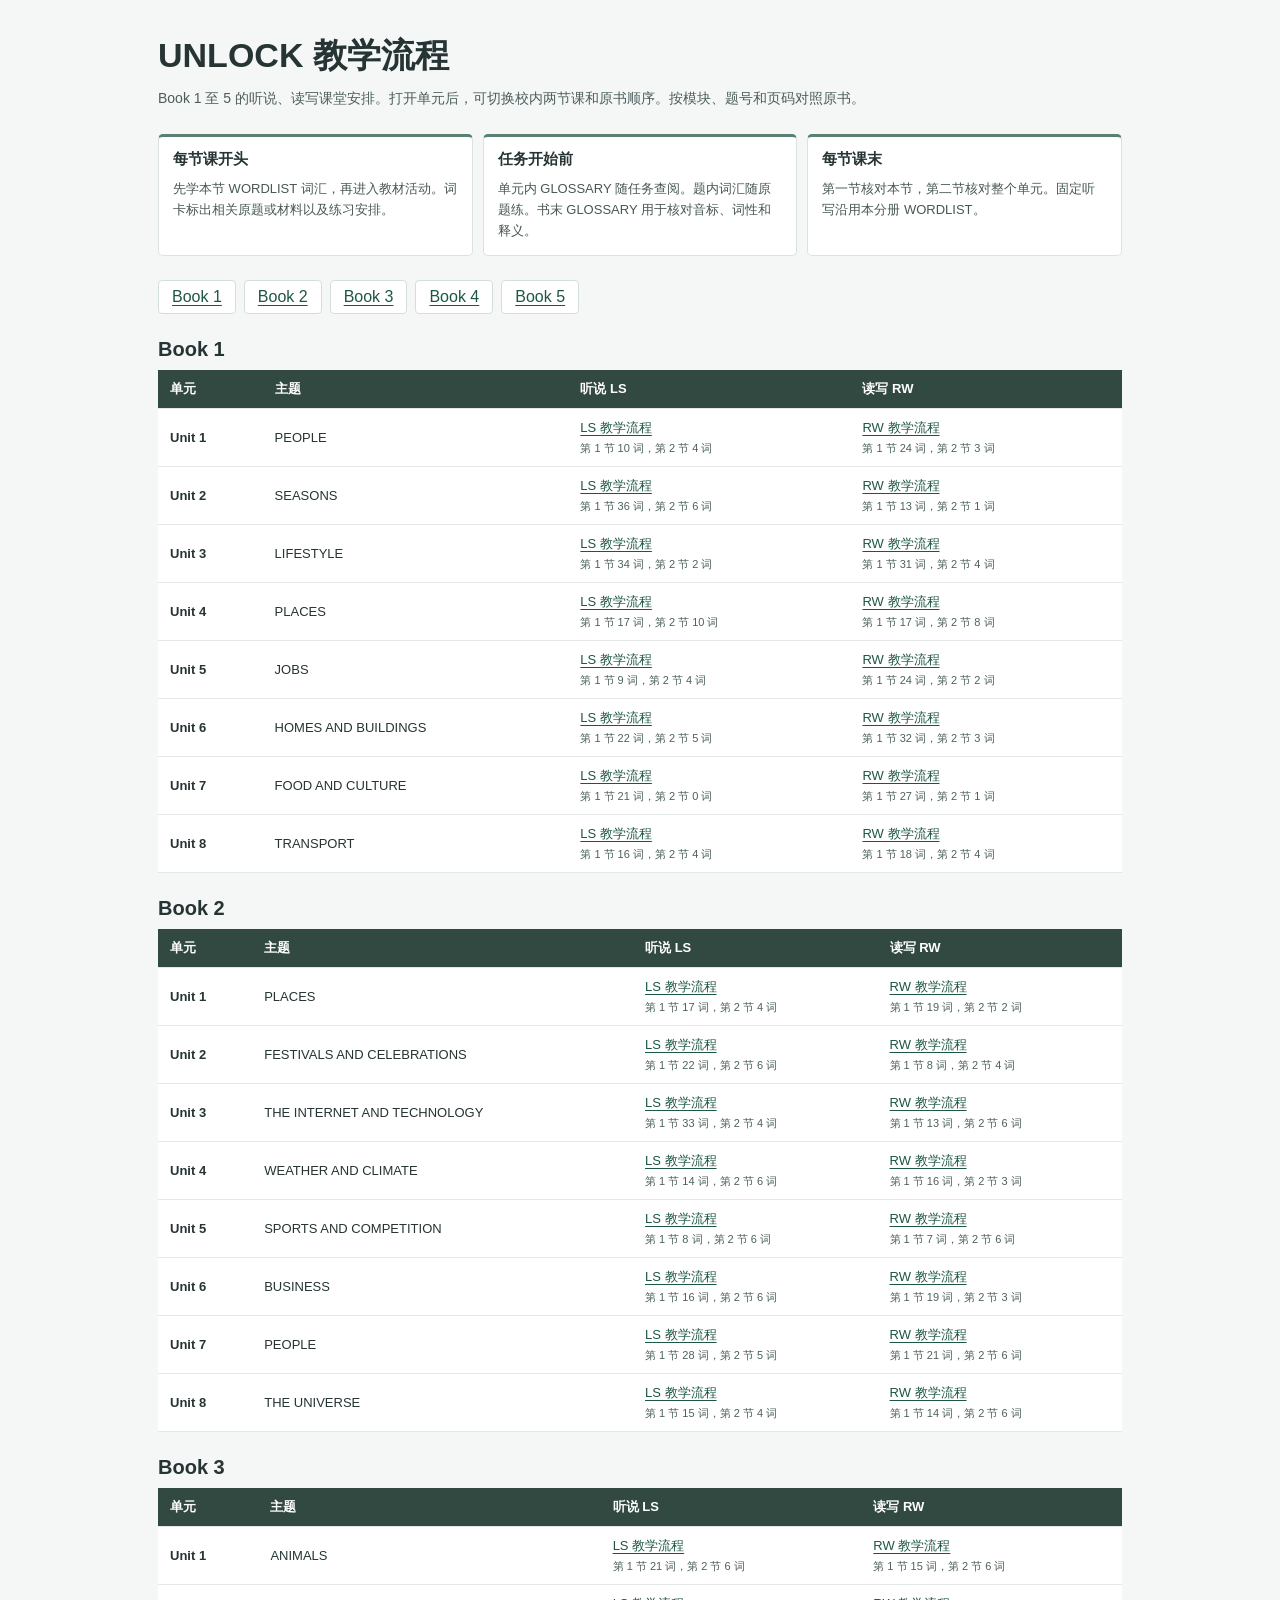
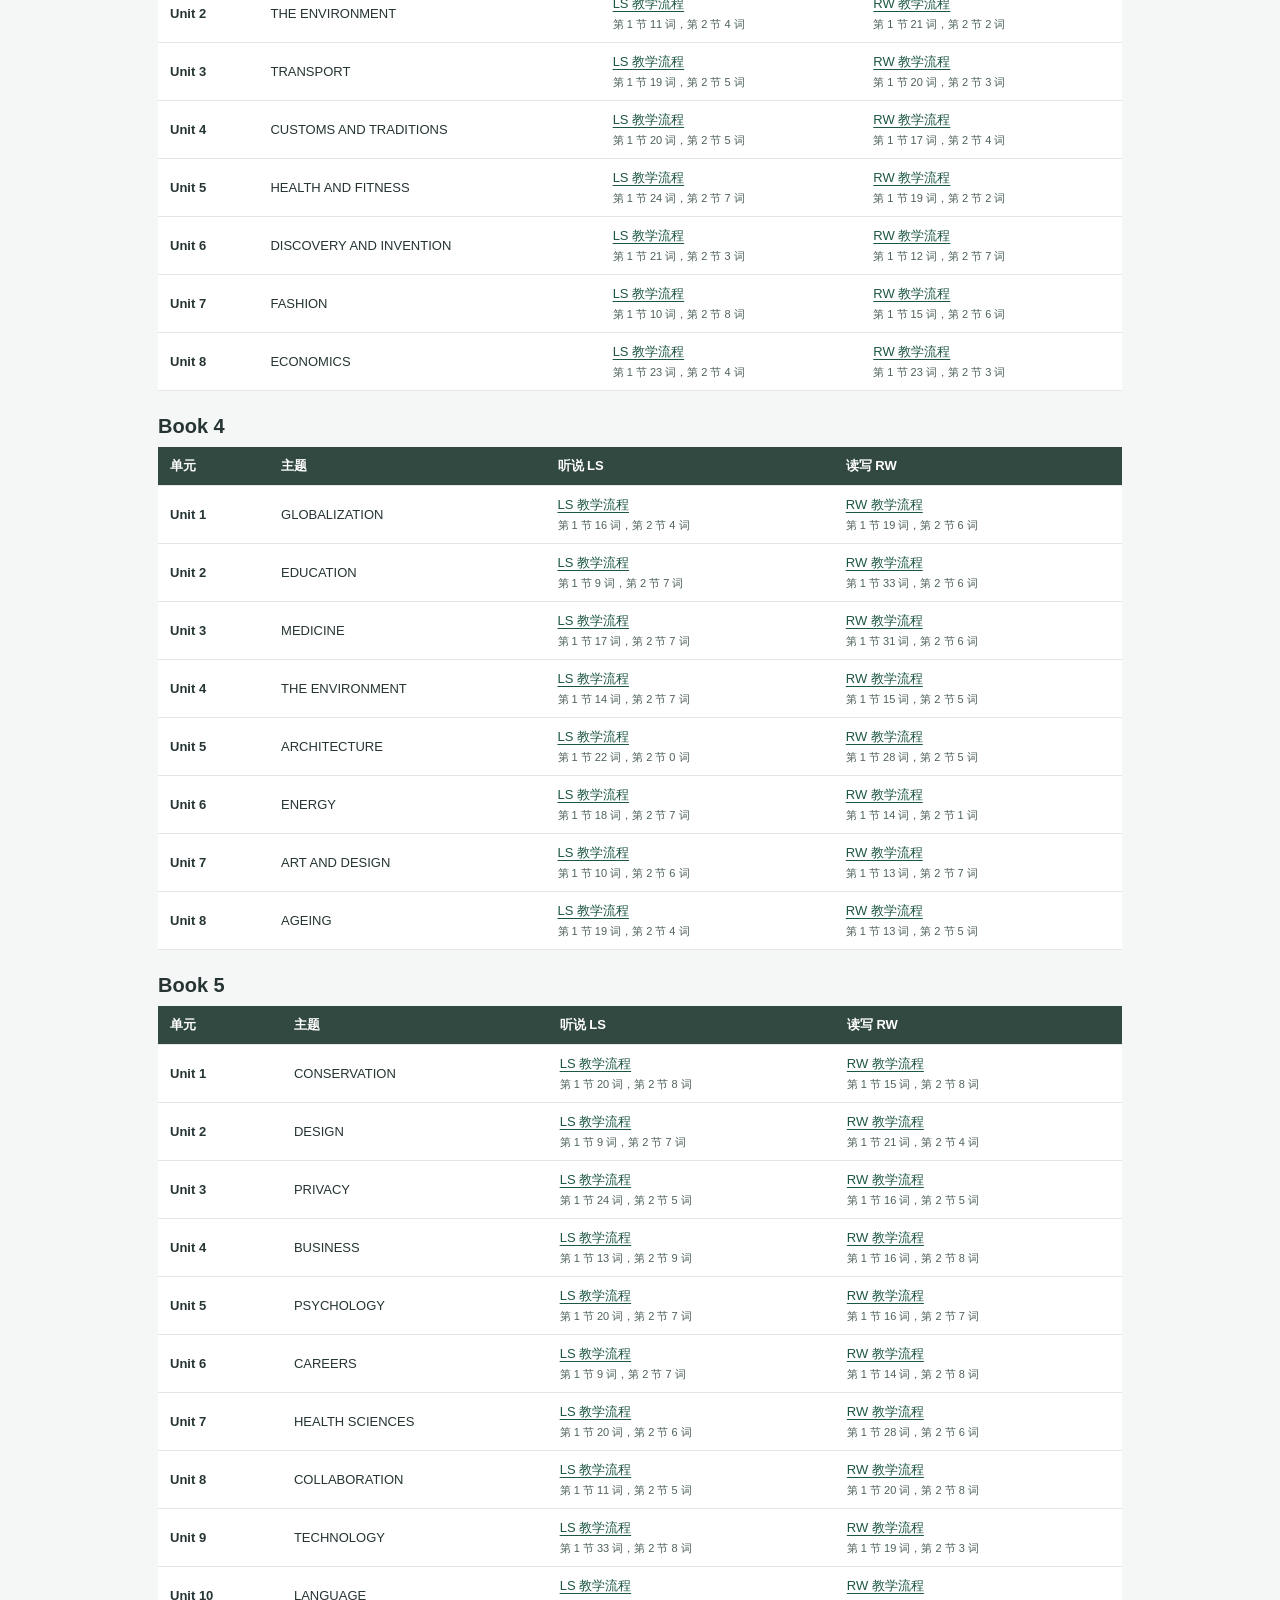
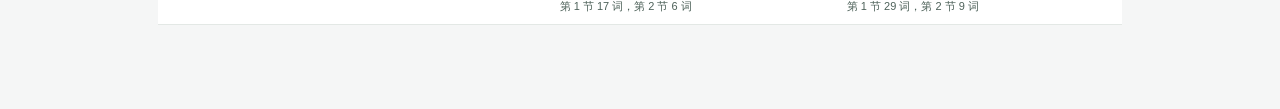
==== commit 990f1460: "Verify vocabulary placement against original UNLOCK pages" ====
--- a/index.html
+++ b/index.html
@@ -16,4 +16,4 @@
 <section><h2>每节课末</h2><p>第一节核对本节，第二节核对整个单元。固定听写沿用本分册 WORDLIST。</p></section>
 </div>
 <nav aria-label="按册查看"><a href="#book-1">Book 1</a><a href="#book-2">Book 2</a><a href="#book-3">Book 3</a><a href="#book-4">Book 4</a><a href="#book-5">Book 5</a></nav>
-<section id="book-1"><h2>Book 1</h2><table><thead><tr><th scope="col">单元</th><th scope="col">主题</th><th scope="col">听说 LS</th><th scope="col">读写 RW</th></tr></thead><tbody><tr><th scope="row">Unit 1</th><td>PEOPLE</td><td><a class="unit-link" href="books/B1/index.html?unit=1#LS" aria-label="Book 1 Unit 1 听说 LS 教学流程">LS 教学流程</a><small>第 1 节 10 词，第 2 节 4 词</small></td><td><a class="unit-link" href="books/B1/index.html?unit=1#RW" aria-label="Book 1 Unit 1 读写 RW 教学流程">RW 教学流程</a><small>第 1 节 23 词，第 2 节 4 词</small></td></tr><tr><th scope="row">Unit 2</th><td>SEASONS</td><td><a class="unit-link" href="books/B1/index.html?unit=2#LS" aria-label="Book 1 Unit 2 听说 LS 教学流程">LS 教学流程</a><small>第 1 节 36 词，第 2 节 6 词</small></td><td><a class="unit-link" href="books/B1/index.html?unit=2#RW" aria-label="Book 1 Unit 2 读写 RW 教学流程">RW 教学流程</a><small>第 1 节 13 词，第 2 节 1 词</small></td></tr><tr><th scope="row">Unit 3</th><td>LIFESTYLE</td><td><a class="unit-link" href="books/B1/index.html?unit=3#LS" aria-label="Book 1 Unit 3 听说 LS 教学流程">LS 教学流程</a><small>第 1 节 34 词，第 2 节 2 词</small></td><td><a class="unit-link" href="books/B1/index.html?unit=3#RW" aria-label="Book 1 Unit 3 读写 RW 教学流程">RW 教学流程</a><small>第 1 节 31 词，第 2 节 4 词</small></td></tr><tr><th scope="row">Unit 4</th><td>PLACES</td><td><a class="unit-link" href="books/B1/index.html?unit=4#LS" aria-label="Book 1 Unit 4 听说 LS 教学流程">LS 教学流程</a><small>第 1 节 17 词，第 2 节 10 词</small></td><td><a class="unit-link" href="books/B1/index.html?unit=4#RW" aria-label="Book 1 Unit 4 读写 RW 教学流程">RW 教学流程</a><small>第 1 节 17 词，第 2 节 8 词</small></td></tr><tr><th scope="row">Unit 5</th><td>JOBS</td><td><a class="unit-link" href="books/B1/index.html?unit=5#LS" aria-label="Book 1 Unit 5 听说 LS 教学流程">LS 教学流程</a><small>第 1 节 9 词，第 2 节 4 词</small></td><td><a class="unit-link" href="books/B1/index.html?unit=5#RW" aria-label="Book 1 Unit 5 读写 RW 教学流程">RW 教学流程</a><small>第 1 节 24 词，第 2 节 2 词</small></td></tr><tr><th scope="row">Unit 6</th><td>HOMES AND BUILDINGS</td><td><a class="unit-link" href="books/B1/index.html?unit=6#LS" aria-label="Book 1 Unit 6 听说 LS 教学流程">LS 教学流程</a><small>第 1 节 22 词，第 2 节 5 词</small></td><td><a class="unit-link" href="books/B1/index.html?unit=6#RW" aria-label="Book 1 Unit 6 读写 RW 教学流程">RW 教学流程</a><small>第 1 节 32 词，第 2 节 3 词</small></td></tr><tr><th scope="row">Unit 7</th><td>FOOD AND CULTURE</td><td><a class="unit-link" href="books/B1/index.html?unit=7#LS" aria-label="Book 1 Unit 7 听说 LS 教学流程">LS 教学流程</a><small>第 1 节 21 词，第 2 节 0 词</small></td><td><a class="unit-link" href="books/B1/index.html?unit=7#RW" aria-label="Book 1 Unit 7 读写 RW 教学流程">RW 教学流程</a><small>第 1 节 27 词，第 2 节 1 词</small></td></tr><tr><th scope="row">Unit 8</th><td>TRANSPORT</td><td><a class="unit-link" href="books/B1/index.html?unit=8#LS" aria-label="Book 1 Unit 8 听说 LS 教学流程">LS 教学流程</a><small>第 1 节 16 词，第 2 节 4 词</small></td><td><a class="unit-link" href="books/B1/index.html?unit=8#RW" aria-label="Book 1 Unit 8 读写 RW 教学流程">RW 教学流程</a><small>第 1 节 17 词，第 2 节 5 词</small></td></tr></tbody></table></section><section id="book-2"><h2>Book 2</h2><table><thead><tr><th scope="col">单元</th><th scope="col">主题</th><th scope="col">听说 LS</th><th scope="col">读写 RW</th></tr></thead><tbody><tr><th scope="row">Unit 1</th><td>PLACES</td><td><a class="unit-link" href="books/B2/index.html?unit=1#LS" aria-label="Book 2 Unit 1 听说 LS 教学流程">LS 教学流程</a><small>第 1 节 17 词，第 2 节 4 词</small></td><td><a class="unit-link" href="books/B2/index.html?unit=1#RW" aria-label="Book 2 Unit 1 读写 RW 教学流程">RW 教学流程</a><small>第 1 节 19 词，第 2 节 2 词</small></td></tr><tr><th scope="row">Unit 2</th><td>FESTIVALS AND CELEBRATIONS</td><td><a class="unit-link" href="books/B2/index.html?unit=2#LS" aria-label="Book 2 Unit 2 听说 LS 教学流程">LS 教学流程</a><small>第 1 节 22 词，第 2 节 6 词</small></td><td><a class="unit-link" href="books/B2/index.html?unit=2#RW" aria-label="Book 2 Unit 2 读写 RW 教学流程">RW 教学流程</a><small>第 1 节 8 词，第 2 节 4 词</small></td></tr><tr><th scope="row">Unit 3</th><td>THE INTERNET AND TECHNOLOGY</td><td><a class="unit-link" href="books/B2/index.html?unit=3#LS" aria-label="Book 2 Unit 3 听说 LS 教学流程">LS 教学流程</a><small>第 1 节 33 词，第 2 节 4 词</small></td><td><a class="unit-link" href="books/B2/index.html?unit=3#RW" aria-label="Book 2 Unit 3 读写 RW 教学流程">RW 教学流程</a><small>第 1 节 13 词，第 2 节 6 词</small></td></tr><tr><th scope="row">Unit 4</th><td>WEATHER AND CLIMATE</td><td><a class="unit-link" href="books/B2/index.html?unit=4#LS" aria-label="Book 2 Unit 4 听说 LS 教学流程">LS 教学流程</a><small>第 1 节 14 词，第 2 节 6 词</small></td><td><a class="unit-link" href="books/B2/index.html?unit=4#RW" aria-label="Book 2 Unit 4 读写 RW 教学流程">RW 教学流程</a><small>第 1 节 16 词，第 2 节 3 词</small></td></tr><tr><th scope="row">Unit 5</th><td>SPORTS AND COMPETITION</td><td><a class="unit-link" href="books/B2/index.html?unit=5#LS" aria-label="Book 2 Unit 5 听说 LS 教学流程">LS 教学流程</a><small>第 1 节 8 词，第 2 节 6 词</small></td><td><a class="unit-link" href="books/B2/index.html?unit=5#RW" aria-label="Book 2 Unit 5 读写 RW 教学流程">RW 教学流程</a><small>第 1 节 7 词，第 2 节 6 词</small></td></tr><tr><th scope="row">Unit 6</th><td>BUSINESS</td><td><a class="unit-link" href="books/B2/index.html?unit=6#LS" aria-label="Book 2 Unit 6 听说 LS 教学流程">LS 教学流程</a><small>第 1 节 16 词，第 2 节 6 词</small></td><td><a class="unit-link" href="books/B2/index.html?unit=6#RW" aria-label="Book 2 Unit 6 读写 RW 教学流程">RW 教学流程</a><small>第 1 节 19 词，第 2 节 3 词</small></td></tr><tr><th scope="row">Unit 7</th><td>PEOPLE</td><td><a class="unit-link" href="books/B2/index.html?unit=7#LS" aria-label="Book 2 Unit 7 听说 LS 教学流程">LS 教学流程</a><small>第 1 节 27 词，第 2 节 6 词</small></td><td><a class="unit-link" href="books/B2/index.html?unit=7#RW" aria-label="Book 2 Unit 7 读写 RW 教学流程">RW 教学流程</a><small>第 1 节 21 词，第 2 节 6 词</small></td></tr><tr><th scope="row">Unit 8</th><td>THE UNIVERSE</td><td><a class="unit-link" href="books/B2/index.html?unit=8#LS" aria-label="Book 2 Unit 8 听说 LS 教学流程">LS 教学流程</a><small>第 1 节 15 词，第 2 节 4 词</small></td><td><a class="unit-link" href="books/B2/index.html?unit=8#RW" aria-label="Book 2 Unit 8 读写 RW 教学流程">RW 教学流程</a><small>第 1 节 14 词，第 2 节 6 词</small></td></tr></tbody></table></section><section id="book-3"><h2>Book 3</h2><table><thead><tr><th scope="col">单元</th><th scope="col">主题</th><th scope="col">听说 LS</th><th scope="col">读写 RW</th></tr></thead><tbody><tr><th scope="row">Unit 1</th><td>ANIMALS</td><td><a class="unit-link" href="books/B3/index.html?unit=1#LS" aria-label="Book 3 Unit 1 听说 LS 教学流程">LS 教学流程</a><small>第 1 节 20 词，第 2 节 7 词</small></td><td><a class="unit-link" href="books/B3/index.html?unit=1#RW" aria-label="Book 3 Unit 1 读写 RW 教学流程">RW 教学流程</a><small>第 1 节 15 词，第 2 节 6 词</small></td></tr><tr><th scope="row">Unit 2</th><td>THE ENVIRONMENT</td><td><a class="unit-link" href="books/B3/index.html?unit=2#LS" aria-label="Book 3 Unit 2 听说 LS 教学流程">LS 教学流程</a><small>第 1 节 10 词，第 2 节 5 词</small></td><td><a class="unit-link" href="books/B3/index.html?unit=2#RW" aria-label="Book 3 Unit 2 读写 RW 教学流程">RW 教学流程</a><small>第 1 节 21 词，第 2 节 2 词</small></td></tr><tr><th scope="row">Unit 3</th><td>TRANSPORT</td><td><a class="unit-link" href="books/B3/index.html?unit=3#LS" aria-label="Book 3 Unit 3 听说 LS 教学流程">LS 教学流程</a><small>第 1 节 19 词，第 2 节 5 词</small></td><td><a class="unit-link" href="books/B3/index.html?unit=3#RW" aria-label="Book 3 Unit 3 读写 RW 教学流程">RW 教学流程</a><small>第 1 节 20 词，第 2 节 3 词</small></td></tr><tr><th scope="row">Unit 4</th><td>CUSTOMS AND TRADITIONS</td><td><a class="unit-link" href="books/B3/index.html?unit=4#LS" aria-label="Book 3 Unit 4 听说 LS 教学流程">LS 教学流程</a><small>第 1 节 19 词，第 2 节 6 词</small></td><td><a class="unit-link" href="books/B3/index.html?unit=4#RW" aria-label="Book 3 Unit 4 读写 RW 教学流程">RW 教学流程</a><small>第 1 节 17 词，第 2 节 4 词</small></td></tr><tr><th scope="row">Unit 5</th><td>HEALTH AND FITNESS</td><td><a class="unit-link" href="books/B3/index.html?unit=5#LS" aria-label="Book 3 Unit 5 听说 LS 教学流程">LS 教学流程</a><small>第 1 节 24 词，第 2 节 7 词</small></td><td><a class="unit-link" href="books/B3/index.html?unit=5#RW" aria-label="Book 3 Unit 5 读写 RW 教学流程">RW 教学流程</a><small>第 1 节 19 词，第 2 节 2 词</small></td></tr><tr><th scope="row">Unit 6</th><td>DISCOVERY AND INVENTION</td><td><a class="unit-link" href="books/B3/index.html?unit=6#LS" aria-label="Book 3 Unit 6 听说 LS 教学流程">LS 教学流程</a><small>第 1 节 21 词，第 2 节 3 词</small></td><td><a class="unit-link" href="books/B3/index.html?unit=6#RW" aria-label="Book 3 Unit 6 读写 RW 教学流程">RW 教学流程</a><small>第 1 节 12 词，第 2 节 7 词</small></td></tr><tr><th scope="row">Unit 7</th><td>FASHION</td><td><a class="unit-link" href="books/B3/index.html?unit=7#LS" aria-label="Book 3 Unit 7 听说 LS 教学流程">LS 教学流程</a><small>第 1 节 10 词，第 2 节 8 词</small></td><td><a class="unit-link" href="books/B3/index.html?unit=7#RW" aria-label="Book 3 Unit 7 读写 RW 教学流程">RW 教学流程</a><small>第 1 节 15 词，第 2 节 6 词</small></td></tr><tr><th scope="row">Unit 8</th><td>ECONOMICS</td><td><a class="unit-link" href="books/B3/index.html?unit=8#LS" aria-label="Book 3 Unit 8 听说 LS 教学流程">LS 教学流程</a><small>第 1 节 23 词，第 2 节 4 词</small></td><td><a class="unit-link" href="books/B3/index.html?unit=8#RW" aria-label="Book 3 Unit 8 读写 RW 教学流程">RW 教学流程</a><small>第 1 节 23 词，第 2 节 3 词</small></td></tr></tbody></table></section><section id="book-4"><h2>Book 4</h2><table><thead><tr><th scope="col">单元</th><th scope="col">主题</th><th scope="col">听说 LS</th><th scope="col">读写 RW</th></tr></thead><tbody><tr><th scope="row">Unit 1</th><td>GLOBALIZATION</td><td><a class="unit-link" href="books/B4/index.html?unit=1#LS" aria-label="Book 4 Unit 1 听说 LS 教学流程">LS 教学流程</a><small>第 1 节 16 词，第 2 节 4 词</small></td><td><a class="unit-link" href="books/B4/index.html?unit=1#RW" aria-label="Book 4 Unit 1 读写 RW 教学流程">RW 教学流程</a><small>第 1 节 19 词，第 2 节 6 词</small></td></tr><tr><th scope="row">Unit 2</th><td>EDUCATION</td><td><a class="unit-link" href="books/B4/index.html?unit=2#LS" aria-label="Book 4 Unit 2 听说 LS 教学流程">LS 教学流程</a><small>第 1 节 9 词，第 2 节 7 词</small></td><td><a class="unit-link" href="books/B4/index.html?unit=2#RW" aria-label="Book 4 Unit 2 读写 RW 教学流程">RW 教学流程</a><small>第 1 节 33 词，第 2 节 6 词</small></td></tr><tr><th scope="row">Unit 3</th><td>MEDICINE</td><td><a class="unit-link" href="books/B4/index.html?unit=3#LS" aria-label="Book 4 Unit 3 听说 LS 教学流程">LS 教学流程</a><small>第 1 节 17 词，第 2 节 7 词</small></td><td><a class="unit-link" href="books/B4/index.html?unit=3#RW" aria-label="Book 4 Unit 3 读写 RW 教学流程">RW 教学流程</a><small>第 1 节 31 词，第 2 节 6 词</small></td></tr><tr><th scope="row">Unit 4</th><td>THE ENVIRONMENT</td><td><a class="unit-link" href="books/B4/index.html?unit=4#LS" aria-label="Book 4 Unit 4 听说 LS 教学流程">LS 教学流程</a><small>第 1 节 14 词，第 2 节 7 词</small></td><td><a class="unit-link" href="books/B4/index.html?unit=4#RW" aria-label="Book 4 Unit 4 读写 RW 教学流程">RW 教学流程</a><small>第 1 节 15 词，第 2 节 5 词</small></td></tr><tr><th scope="row">Unit 5</th><td>ARCHITECTURE</td><td><a class="unit-link" href="books/B4/index.html?unit=5#LS" aria-label="Book 4 Unit 5 听说 LS 教学流程">LS 教学流程</a><small>第 1 节 22 词，第 2 节 0 词</small></td><td><a class="unit-link" href="books/B4/index.html?unit=5#RW" aria-label="Book 4 Unit 5 读写 RW 教学流程">RW 教学流程</a><small>第 1 节 28 词，第 2 节 5 词</small></td></tr><tr><th scope="row">Unit 6</th><td>ENERGY</td><td><a class="unit-link" href="books/B4/index.html?unit=6#LS" aria-label="Book 4 Unit 6 听说 LS 教学流程">LS 教学流程</a><small>第 1 节 18 词，第 2 节 7 词</small></td><td><a class="unit-link" href="books/B4/index.html?unit=6#RW" aria-label="Book 4 Unit 6 读写 RW 教学流程">RW 教学流程</a><small>第 1 节 14 词，第 2 节 1 词</small></td></tr><tr><th scope="row">Unit 7</th><td>ART AND DESIGN</td><td><a class="unit-link" href="books/B4/index.html?unit=7#LS" aria-label="Book 4 Unit 7 听说 LS 教学流程">LS 教学流程</a><small>第 1 节 10 词，第 2 节 6 词</small></td><td><a class="unit-link" href="books/B4/index.html?unit=7#RW" aria-label="Book 4 Unit 7 读写 RW 教学流程">RW 教学流程</a><small>第 1 节 13 词，第 2 节 7 词</small></td></tr><tr><th scope="row">Unit 8</th><td>AGEING</td><td><a class="unit-link" href="books/B4/index.html?unit=8#LS" aria-label="Book 4 Unit 8 听说 LS 教学流程">LS 教学流程</a><small>第 1 节 19 词，第 2 节 4 词</small></td><td><a class="unit-link" href="books/B4/index.html?unit=8#RW" aria-label="Book 4 Unit 8 读写 RW 教学流程">RW 教学流程</a><small>第 1 节 13 词，第 2 节 5 词</small></td></tr></tbody></table></section><section id="book-5"><h2>Book 5</h2><table><thead><tr><th scope="col">单元</th><th scope="col">主题</th><th scope="col">听说 LS</th><th scope="col">读写 RW</th></tr></thead><tbody><tr><th scope="row">Unit 1</th><td>CONSERVATION</td><td><a class="unit-link" href="books/B5/index.html?unit=1#LS" aria-label="Book 5 Unit 1 听说 LS 教学流程">LS 教学流程</a><small>第 1 节 20 词，第 2 节 8 词</small></td><td><a class="unit-link" href="books/B5/index.html?unit=1#RW" aria-label="Book 5 Unit 1 读写 RW 教学流程">RW 教学流程</a><small>第 1 节 15 词，第 2 节 8 词</small></td></tr><tr><th scope="row">Unit 2</th><td>DESIGN</td><td><a class="unit-link" href="books/B5/index.html?unit=2#LS" aria-label="Book 5 Unit 2 听说 LS 教学流程">LS 教学流程</a><small>第 1 节 9 词，第 2 节 7 词</small></td><td><a class="unit-link" href="books/B5/index.html?unit=2#RW" aria-label="Book 5 Unit 2 读写 RW 教学流程">RW 教学流程</a><small>第 1 节 21 词，第 2 节 4 词</small></td></tr><tr><th scope="row">Unit 3</th><td>PRIVACY</td><td><a class="unit-link" href="books/B5/index.html?unit=3#LS" aria-label="Book 5 Unit 3 听说 LS 教学流程">LS 教学流程</a><small>第 1 节 24 词，第 2 节 5 词</small></td><td><a class="unit-link" href="books/B5/index.html?unit=3#RW" aria-label="Book 5 Unit 3 读写 RW 教学流程">RW 教学流程</a><small>第 1 节 16 词，第 2 节 5 词</small></td></tr><tr><th scope="row">Unit 4</th><td>BUSINESS</td><td><a class="unit-link" href="books/B5/index.html?unit=4#LS" aria-label="Book 5 Unit 4 听说 LS 教学流程">LS 教学流程</a><small>第 1 节 13 词，第 2 节 9 词</small></td><td><a class="unit-link" href="books/B5/index.html?unit=4#RW" aria-label="Book 5 Unit 4 读写 RW 教学流程">RW 教学流程</a><small>第 1 节 16 词，第 2 节 8 词</small></td></tr><tr><th scope="row">Unit 5</th><td>PSYCHOLOGY</td><td><a class="unit-link" href="books/B5/index.html?unit=5#LS" aria-label="Book 5 Unit 5 听说 LS 教学流程">LS 教学流程</a><small>第 1 节 20 词，第 2 节 7 词</small></td><td><a class="unit-link" href="books/B5/index.html?unit=5#RW" aria-label="Book 5 Unit 5 读写 RW 教学流程">RW 教学流程</a><small>第 1 节 16 词，第 2 节 7 词</small></td></tr><tr><th scope="row">Unit 6</th><td>CAREERS</td><td><a class="unit-link" href="books/B5/index.html?unit=6#LS" aria-label="Book 5 Unit 6 听说 LS 教学流程">LS 教学流程</a><small>第 1 节 9 词，第 2 节 7 词</small></td><td><a class="unit-link" href="books/B5/index.html?unit=6#RW" aria-label="Book 5 Unit 6 读写 RW 教学流程">RW 教学流程</a><small>第 1 节 14 词，第 2 节 8 词</small></td></tr><tr><th scope="row">Unit 7</th><td>HEALTH SCIENCES</td><td><a class="unit-link" href="books/B5/index.html?unit=7#LS" aria-label="Book 5 Unit 7 听说 LS 教学流程">LS 教学流程</a><small>第 1 节 20 词，第 2 节 6 词</small></td><td><a class="unit-link" href="books/B5/index.html?unit=7#RW" aria-label="Book 5 Unit 7 读写 RW 教学流程">RW 教学流程</a><small>第 1 节 28 词，第 2 节 6 词</small></td></tr><tr><th scope="row">Unit 8</th><td>COLLABORATION</td><td><a class="unit-link" href="books/B5/index.html?unit=8#LS" aria-label="Book 5 Unit 8 听说 LS 教学流程">LS 教学流程</a><small>第 1 节 10 词，第 2 节 6 词</small></td><td><a class="unit-link" href="books/B5/index.html?unit=8#RW" aria-label="Book 5 Unit 8 读写 RW 教学流程">RW 教学流程</a><small>第 1 节 20 词，第 2 节 8 词</small></td></tr><tr><th scope="row">Unit 9</th><td>TECHNOLOGY</td><td><a class="unit-link" href="books/B5/index.html?unit=9#LS" aria-label="Book 5 Unit 9 听说 LS 教学流程">LS 教学流程</a><small>第 1 节 33 词，第 2 节 8 词</small></td><td><a class="unit-link" href="books/B5/index.html?unit=9#RW" aria-label="Book 5 Unit 9 读写 RW 教学流程">RW 教学流程</a><small>第 1 节 19 词，第 2 节 3 词</small></td></tr><tr><th scope="row">Unit 10</th><td>LANGUAGE</td><td><a class="unit-link" href="books/B5/index.html?unit=10#LS" aria-label="Book 5 Unit 10 听说 LS 教学流程">LS 教学流程</a><small>第 1 节 16 词，第 2 节 7 词</small></td><td><a class="unit-link" href="books/B5/index.html?unit=10#RW" aria-label="Book 5 Unit 10 读写 RW 教学流程">RW 教学流程</a><small>第 1 节 29 词，第 2 节 9 词</small></td></tr></tbody></table></section></main></body></html>
+<section id="book-1"><h2>Book 1</h2><table><thead><tr><th scope="col">单元</th><th scope="col">主题</th><th scope="col">听说 LS</th><th scope="col">读写 RW</th></tr></thead><tbody><tr><th scope="row">Unit 1</th><td>PEOPLE</td><td><a class="unit-link" href="books/B1/index.html?unit=1#LS" aria-label="Book 1 Unit 1 听说 LS 教学流程">LS 教学流程</a><small>第 1 节 10 词，第 2 节 4 词</small></td><td><a class="unit-link" href="books/B1/index.html?unit=1#RW" aria-label="Book 1 Unit 1 读写 RW 教学流程">RW 教学流程</a><small>第 1 节 24 词，第 2 节 3 词</small></td></tr><tr><th scope="row">Unit 2</th><td>SEASONS</td><td><a class="unit-link" href="books/B1/index.html?unit=2#LS" aria-label="Book 1 Unit 2 听说 LS 教学流程">LS 教学流程</a><small>第 1 节 36 词，第 2 节 6 词</small></td><td><a class="unit-link" href="books/B1/index.html?unit=2#RW" aria-label="Book 1 Unit 2 读写 RW 教学流程">RW 教学流程</a><small>第 1 节 13 词，第 2 节 1 词</small></td></tr><tr><th scope="row">Unit 3</th><td>LIFESTYLE</td><td><a class="unit-link" href="books/B1/index.html?unit=3#LS" aria-label="Book 1 Unit 3 听说 LS 教学流程">LS 教学流程</a><small>第 1 节 34 词，第 2 节 2 词</small></td><td><a class="unit-link" href="books/B1/index.html?unit=3#RW" aria-label="Book 1 Unit 3 读写 RW 教学流程">RW 教学流程</a><small>第 1 节 31 词，第 2 节 4 词</small></td></tr><tr><th scope="row">Unit 4</th><td>PLACES</td><td><a class="unit-link" href="books/B1/index.html?unit=4#LS" aria-label="Book 1 Unit 4 听说 LS 教学流程">LS 教学流程</a><small>第 1 节 17 词，第 2 节 10 词</small></td><td><a class="unit-link" href="books/B1/index.html?unit=4#RW" aria-label="Book 1 Unit 4 读写 RW 教学流程">RW 教学流程</a><small>第 1 节 17 词，第 2 节 8 词</small></td></tr><tr><th scope="row">Unit 5</th><td>JOBS</td><td><a class="unit-link" href="books/B1/index.html?unit=5#LS" aria-label="Book 1 Unit 5 听说 LS 教学流程">LS 教学流程</a><small>第 1 节 9 词，第 2 节 4 词</small></td><td><a class="unit-link" href="books/B1/index.html?unit=5#RW" aria-label="Book 1 Unit 5 读写 RW 教学流程">RW 教学流程</a><small>第 1 节 24 词，第 2 节 2 词</small></td></tr><tr><th scope="row">Unit 6</th><td>HOMES AND BUILDINGS</td><td><a class="unit-link" href="books/B1/index.html?unit=6#LS" aria-label="Book 1 Unit 6 听说 LS 教学流程">LS 教学流程</a><small>第 1 节 22 词，第 2 节 5 词</small></td><td><a class="unit-link" href="books/B1/index.html?unit=6#RW" aria-label="Book 1 Unit 6 读写 RW 教学流程">RW 教学流程</a><small>第 1 节 32 词，第 2 节 3 词</small></td></tr><tr><th scope="row">Unit 7</th><td>FOOD AND CULTURE</td><td><a class="unit-link" href="books/B1/index.html?unit=7#LS" aria-label="Book 1 Unit 7 听说 LS 教学流程">LS 教学流程</a><small>第 1 节 21 词，第 2 节 0 词</small></td><td><a class="unit-link" href="books/B1/index.html?unit=7#RW" aria-label="Book 1 Unit 7 读写 RW 教学流程">RW 教学流程</a><small>第 1 节 27 词，第 2 节 1 词</small></td></tr><tr><th scope="row">Unit 8</th><td>TRANSPORT</td><td><a class="unit-link" href="books/B1/index.html?unit=8#LS" aria-label="Book 1 Unit 8 听说 LS 教学流程">LS 教学流程</a><small>第 1 节 16 词，第 2 节 4 词</small></td><td><a class="unit-link" href="books/B1/index.html?unit=8#RW" aria-label="Book 1 Unit 8 读写 RW 教学流程">RW 教学流程</a><small>第 1 节 18 词，第 2 节 4 词</small></td></tr></tbody></table></section><section id="book-2"><h2>Book 2</h2><table><thead><tr><th scope="col">单元</th><th scope="col">主题</th><th scope="col">听说 LS</th><th scope="col">读写 RW</th></tr></thead><tbody><tr><th scope="row">Unit 1</th><td>PLACES</td><td><a class="unit-link" href="books/B2/index.html?unit=1#LS" aria-label="Book 2 Unit 1 听说 LS 教学流程">LS 教学流程</a><small>第 1 节 17 词，第 2 节 4 词</small></td><td><a class="unit-link" href="books/B2/index.html?unit=1#RW" aria-label="Book 2 Unit 1 读写 RW 教学流程">RW 教学流程</a><small>第 1 节 19 词，第 2 节 2 词</small></td></tr><tr><th scope="row">Unit 2</th><td>FESTIVALS AND CELEBRATIONS</td><td><a class="unit-link" href="books/B2/index.html?unit=2#LS" aria-label="Book 2 Unit 2 听说 LS 教学流程">LS 教学流程</a><small>第 1 节 22 词，第 2 节 6 词</small></td><td><a class="unit-link" href="books/B2/index.html?unit=2#RW" aria-label="Book 2 Unit 2 读写 RW 教学流程">RW 教学流程</a><small>第 1 节 8 词，第 2 节 4 词</small></td></tr><tr><th scope="row">Unit 3</th><td>THE INTERNET AND TECHNOLOGY</td><td><a class="unit-link" href="books/B2/index.html?unit=3#LS" aria-label="Book 2 Unit 3 听说 LS 教学流程">LS 教学流程</a><small>第 1 节 33 词，第 2 节 4 词</small></td><td><a class="unit-link" href="books/B2/index.html?unit=3#RW" aria-label="Book 2 Unit 3 读写 RW 教学流程">RW 教学流程</a><small>第 1 节 13 词，第 2 节 6 词</small></td></tr><tr><th scope="row">Unit 4</th><td>WEATHER AND CLIMATE</td><td><a class="unit-link" href="books/B2/index.html?unit=4#LS" aria-label="Book 2 Unit 4 听说 LS 教学流程">LS 教学流程</a><small>第 1 节 14 词，第 2 节 6 词</small></td><td><a class="unit-link" href="books/B2/index.html?unit=4#RW" aria-label="Book 2 Unit 4 读写 RW 教学流程">RW 教学流程</a><small>第 1 节 16 词，第 2 节 3 词</small></td></tr><tr><th scope="row">Unit 5</th><td>SPORTS AND COMPETITION</td><td><a class="unit-link" href="books/B2/index.html?unit=5#LS" aria-label="Book 2 Unit 5 听说 LS 教学流程">LS 教学流程</a><small>第 1 节 8 词，第 2 节 6 词</small></td><td><a class="unit-link" href="books/B2/index.html?unit=5#RW" aria-label="Book 2 Unit 5 读写 RW 教学流程">RW 教学流程</a><small>第 1 节 7 词，第 2 节 6 词</small></td></tr><tr><th scope="row">Unit 6</th><td>BUSINESS</td><td><a class="unit-link" href="books/B2/index.html?unit=6#LS" aria-label="Book 2 Unit 6 听说 LS 教学流程">LS 教学流程</a><small>第 1 节 16 词，第 2 节 6 词</small></td><td><a class="unit-link" href="books/B2/index.html?unit=6#RW" aria-label="Book 2 Unit 6 读写 RW 教学流程">RW 教学流程</a><small>第 1 节 19 词，第 2 节 3 词</small></td></tr><tr><th scope="row">Unit 7</th><td>PEOPLE</td><td><a class="unit-link" href="books/B2/index.html?unit=7#LS" aria-label="Book 2 Unit 7 听说 LS 教学流程">LS 教学流程</a><small>第 1 节 28 词，第 2 节 5 词</small></td><td><a class="unit-link" href="books/B2/index.html?unit=7#RW" aria-label="Book 2 Unit 7 读写 RW 教学流程">RW 教学流程</a><small>第 1 节 21 词，第 2 节 6 词</small></td></tr><tr><th scope="row">Unit 8</th><td>THE UNIVERSE</td><td><a class="unit-link" href="books/B2/index.html?unit=8#LS" aria-label="Book 2 Unit 8 听说 LS 教学流程">LS 教学流程</a><small>第 1 节 15 词，第 2 节 4 词</small></td><td><a class="unit-link" href="books/B2/index.html?unit=8#RW" aria-label="Book 2 Unit 8 读写 RW 教学流程">RW 教学流程</a><small>第 1 节 14 词，第 2 节 6 词</small></td></tr></tbody></table></section><section id="book-3"><h2>Book 3</h2><table><thead><tr><th scope="col">单元</th><th scope="col">主题</th><th scope="col">听说 LS</th><th scope="col">读写 RW</th></tr></thead><tbody><tr><th scope="row">Unit 1</th><td>ANIMALS</td><td><a class="unit-link" href="books/B3/index.html?unit=1#LS" aria-label="Book 3 Unit 1 听说 LS 教学流程">LS 教学流程</a><small>第 1 节 21 词，第 2 节 6 词</small></td><td><a class="unit-link" href="books/B3/index.html?unit=1#RW" aria-label="Book 3 Unit 1 读写 RW 教学流程">RW 教学流程</a><small>第 1 节 15 词，第 2 节 6 词</small></td></tr><tr><th scope="row">Unit 2</th><td>THE ENVIRONMENT</td><td><a class="unit-link" href="books/B3/index.html?unit=2#LS" aria-label="Book 3 Unit 2 听说 LS 教学流程">LS 教学流程</a><small>第 1 节 11 词，第 2 节 4 词</small></td><td><a class="unit-link" href="books/B3/index.html?unit=2#RW" aria-label="Book 3 Unit 2 读写 RW 教学流程">RW 教学流程</a><small>第 1 节 21 词，第 2 节 2 词</small></td></tr><tr><th scope="row">Unit 3</th><td>TRANSPORT</td><td><a class="unit-link" href="books/B3/index.html?unit=3#LS" aria-label="Book 3 Unit 3 听说 LS 教学流程">LS 教学流程</a><small>第 1 节 19 词，第 2 节 5 词</small></td><td><a class="unit-link" href="books/B3/index.html?unit=3#RW" aria-label="Book 3 Unit 3 读写 RW 教学流程">RW 教学流程</a><small>第 1 节 20 词，第 2 节 3 词</small></td></tr><tr><th scope="row">Unit 4</th><td>CUSTOMS AND TRADITIONS</td><td><a class="unit-link" href="books/B3/index.html?unit=4#LS" aria-label="Book 3 Unit 4 听说 LS 教学流程">LS 教学流程</a><small>第 1 节 20 词，第 2 节 5 词</small></td><td><a class="unit-link" href="books/B3/index.html?unit=4#RW" aria-label="Book 3 Unit 4 读写 RW 教学流程">RW 教学流程</a><small>第 1 节 17 词，第 2 节 4 词</small></td></tr><tr><th scope="row">Unit 5</th><td>HEALTH AND FITNESS</td><td><a class="unit-link" href="books/B3/index.html?unit=5#LS" aria-label="Book 3 Unit 5 听说 LS 教学流程">LS 教学流程</a><small>第 1 节 24 词，第 2 节 7 词</small></td><td><a class="unit-link" href="books/B3/index.html?unit=5#RW" aria-label="Book 3 Unit 5 读写 RW 教学流程">RW 教学流程</a><small>第 1 节 19 词，第 2 节 2 词</small></td></tr><tr><th scope="row">Unit 6</th><td>DISCOVERY AND INVENTION</td><td><a class="unit-link" href="books/B3/index.html?unit=6#LS" aria-label="Book 3 Unit 6 听说 LS 教学流程">LS 教学流程</a><small>第 1 节 21 词，第 2 节 3 词</small></td><td><a class="unit-link" href="books/B3/index.html?unit=6#RW" aria-label="Book 3 Unit 6 读写 RW 教学流程">RW 教学流程</a><small>第 1 节 12 词，第 2 节 7 词</small></td></tr><tr><th scope="row">Unit 7</th><td>FASHION</td><td><a class="unit-link" href="books/B3/index.html?unit=7#LS" aria-label="Book 3 Unit 7 听说 LS 教学流程">LS 教学流程</a><small>第 1 节 10 词，第 2 节 8 词</small></td><td><a class="unit-link" href="books/B3/index.html?unit=7#RW" aria-label="Book 3 Unit 7 读写 RW 教学流程">RW 教学流程</a><small>第 1 节 15 词，第 2 节 6 词</small></td></tr><tr><th scope="row">Unit 8</th><td>ECONOMICS</td><td><a class="unit-link" href="books/B3/index.html?unit=8#LS" aria-label="Book 3 Unit 8 听说 LS 教学流程">LS 教学流程</a><small>第 1 节 23 词，第 2 节 4 词</small></td><td><a class="unit-link" href="books/B3/index.html?unit=8#RW" aria-label="Book 3 Unit 8 读写 RW 教学流程">RW 教学流程</a><small>第 1 节 23 词，第 2 节 3 词</small></td></tr></tbody></table></section><section id="book-4"><h2>Book 4</h2><table><thead><tr><th scope="col">单元</th><th scope="col">主题</th><th scope="col">听说 LS</th><th scope="col">读写 RW</th></tr></thead><tbody><tr><th scope="row">Unit 1</th><td>GLOBALIZATION</td><td><a class="unit-link" href="books/B4/index.html?unit=1#LS" aria-label="Book 4 Unit 1 听说 LS 教学流程">LS 教学流程</a><small>第 1 节 16 词，第 2 节 4 词</small></td><td><a class="unit-link" href="books/B4/index.html?unit=1#RW" aria-label="Book 4 Unit 1 读写 RW 教学流程">RW 教学流程</a><small>第 1 节 19 词，第 2 节 6 词</small></td></tr><tr><th scope="row">Unit 2</th><td>EDUCATION</td><td><a class="unit-link" href="books/B4/index.html?unit=2#LS" aria-label="Book 4 Unit 2 听说 LS 教学流程">LS 教学流程</a><small>第 1 节 9 词，第 2 节 7 词</small></td><td><a class="unit-link" href="books/B4/index.html?unit=2#RW" aria-label="Book 4 Unit 2 读写 RW 教学流程">RW 教学流程</a><small>第 1 节 33 词，第 2 节 6 词</small></td></tr><tr><th scope="row">Unit 3</th><td>MEDICINE</td><td><a class="unit-link" href="books/B4/index.html?unit=3#LS" aria-label="Book 4 Unit 3 听说 LS 教学流程">LS 教学流程</a><small>第 1 节 17 词，第 2 节 7 词</small></td><td><a class="unit-link" href="books/B4/index.html?unit=3#RW" aria-label="Book 4 Unit 3 读写 RW 教学流程">RW 教学流程</a><small>第 1 节 31 词，第 2 节 6 词</small></td></tr><tr><th scope="row">Unit 4</th><td>THE ENVIRONMENT</td><td><a class="unit-link" href="books/B4/index.html?unit=4#LS" aria-label="Book 4 Unit 4 听说 LS 教学流程">LS 教学流程</a><small>第 1 节 14 词，第 2 节 7 词</small></td><td><a class="unit-link" href="books/B4/index.html?unit=4#RW" aria-label="Book 4 Unit 4 读写 RW 教学流程">RW 教学流程</a><small>第 1 节 15 词，第 2 节 5 词</small></td></tr><tr><th scope="row">Unit 5</th><td>ARCHITECTURE</td><td><a class="unit-link" href="books/B4/index.html?unit=5#LS" aria-label="Book 4 Unit 5 听说 LS 教学流程">LS 教学流程</a><small>第 1 节 22 词，第 2 节 0 词</small></td><td><a class="unit-link" href="books/B4/index.html?unit=5#RW" aria-label="Book 4 Unit 5 读写 RW 教学流程">RW 教学流程</a><small>第 1 节 28 词，第 2 节 5 词</small></td></tr><tr><th scope="row">Unit 6</th><td>ENERGY</td><td><a class="unit-link" href="books/B4/index.html?unit=6#LS" aria-label="Book 4 Unit 6 听说 LS 教学流程">LS 教学流程</a><small>第 1 节 18 词，第 2 节 7 词</small></td><td><a class="unit-link" href="books/B4/index.html?unit=6#RW" aria-label="Book 4 Unit 6 读写 RW 教学流程">RW 教学流程</a><small>第 1 节 14 词，第 2 节 1 词</small></td></tr><tr><th scope="row">Unit 7</th><td>ART AND DESIGN</td><td><a class="unit-link" href="books/B4/index.html?unit=7#LS" aria-label="Book 4 Unit 7 听说 LS 教学流程">LS 教学流程</a><small>第 1 节 10 词，第 2 节 6 词</small></td><td><a class="unit-link" href="books/B4/index.html?unit=7#RW" aria-label="Book 4 Unit 7 读写 RW 教学流程">RW 教学流程</a><small>第 1 节 13 词，第 2 节 7 词</small></td></tr><tr><th scope="row">Unit 8</th><td>AGEING</td><td><a class="unit-link" href="books/B4/index.html?unit=8#LS" aria-label="Book 4 Unit 8 听说 LS 教学流程">LS 教学流程</a><small>第 1 节 19 词，第 2 节 4 词</small></td><td><a class="unit-link" href="books/B4/index.html?unit=8#RW" aria-label="Book 4 Unit 8 读写 RW 教学流程">RW 教学流程</a><small>第 1 节 13 词，第 2 节 5 词</small></td></tr></tbody></table></section><section id="book-5"><h2>Book 5</h2><table><thead><tr><th scope="col">单元</th><th scope="col">主题</th><th scope="col">听说 LS</th><th scope="col">读写 RW</th></tr></thead><tbody><tr><th scope="row">Unit 1</th><td>CONSERVATION</td><td><a class="unit-link" href="books/B5/index.html?unit=1#LS" aria-label="Book 5 Unit 1 听说 LS 教学流程">LS 教学流程</a><small>第 1 节 20 词，第 2 节 8 词</small></td><td><a class="unit-link" href="books/B5/index.html?unit=1#RW" aria-label="Book 5 Unit 1 读写 RW 教学流程">RW 教学流程</a><small>第 1 节 15 词，第 2 节 8 词</small></td></tr><tr><th scope="row">Unit 2</th><td>DESIGN</td><td><a class="unit-link" href="books/B5/index.html?unit=2#LS" aria-label="Book 5 Unit 2 听说 LS 教学流程">LS 教学流程</a><small>第 1 节 9 词，第 2 节 7 词</small></td><td><a class="unit-link" href="books/B5/index.html?unit=2#RW" aria-label="Book 5 Unit 2 读写 RW 教学流程">RW 教学流程</a><small>第 1 节 21 词，第 2 节 4 词</small></td></tr><tr><th scope="row">Unit 3</th><td>PRIVACY</td><td><a class="unit-link" href="books/B5/index.html?unit=3#LS" aria-label="Book 5 Unit 3 听说 LS 教学流程">LS 教学流程</a><small>第 1 节 24 词，第 2 节 5 词</small></td><td><a class="unit-link" href="books/B5/index.html?unit=3#RW" aria-label="Book 5 Unit 3 读写 RW 教学流程">RW 教学流程</a><small>第 1 节 16 词，第 2 节 5 词</small></td></tr><tr><th scope="row">Unit 4</th><td>BUSINESS</td><td><a class="unit-link" href="books/B5/index.html?unit=4#LS" aria-label="Book 5 Unit 4 听说 LS 教学流程">LS 教学流程</a><small>第 1 节 13 词，第 2 节 9 词</small></td><td><a class="unit-link" href="books/B5/index.html?unit=4#RW" aria-label="Book 5 Unit 4 读写 RW 教学流程">RW 教学流程</a><small>第 1 节 16 词，第 2 节 8 词</small></td></tr><tr><th scope="row">Unit 5</th><td>PSYCHOLOGY</td><td><a class="unit-link" href="books/B5/index.html?unit=5#LS" aria-label="Book 5 Unit 5 听说 LS 教学流程">LS 教学流程</a><small>第 1 节 20 词，第 2 节 7 词</small></td><td><a class="unit-link" href="books/B5/index.html?unit=5#RW" aria-label="Book 5 Unit 5 读写 RW 教学流程">RW 教学流程</a><small>第 1 节 16 词，第 2 节 7 词</small></td></tr><tr><th scope="row">Unit 6</th><td>CAREERS</td><td><a class="unit-link" href="books/B5/index.html?unit=6#LS" aria-label="Book 5 Unit 6 听说 LS 教学流程">LS 教学流程</a><small>第 1 节 9 词，第 2 节 7 词</small></td><td><a class="unit-link" href="books/B5/index.html?unit=6#RW" aria-label="Book 5 Unit 6 读写 RW 教学流程">RW 教学流程</a><small>第 1 节 14 词，第 2 节 8 词</small></td></tr><tr><th scope="row">Unit 7</th><td>HEALTH SCIENCES</td><td><a class="unit-link" href="books/B5/index.html?unit=7#LS" aria-label="Book 5 Unit 7 听说 LS 教学流程">LS 教学流程</a><small>第 1 节 20 词，第 2 节 6 词</small></td><td><a class="unit-link" href="books/B5/index.html?unit=7#RW" aria-label="Book 5 Unit 7 读写 RW 教学流程">RW 教学流程</a><small>第 1 节 28 词，第 2 节 6 词</small></td></tr><tr><th scope="row">Unit 8</th><td>COLLABORATION</td><td><a class="unit-link" href="books/B5/index.html?unit=8#LS" aria-label="Book 5 Unit 8 听说 LS 教学流程">LS 教学流程</a><small>第 1 节 11 词，第 2 节 5 词</small></td><td><a class="unit-link" href="books/B5/index.html?unit=8#RW" aria-label="Book 5 Unit 8 读写 RW 教学流程">RW 教学流程</a><small>第 1 节 20 词，第 2 节 8 词</small></td></tr><tr><th scope="row">Unit 9</th><td>TECHNOLOGY</td><td><a class="unit-link" href="books/B5/index.html?unit=9#LS" aria-label="Book 5 Unit 9 听说 LS 教学流程">LS 教学流程</a><small>第 1 节 33 词，第 2 节 8 词</small></td><td><a class="unit-link" href="books/B5/index.html?unit=9#RW" aria-label="Book 5 Unit 9 读写 RW 教学流程">RW 教学流程</a><small>第 1 节 19 词，第 2 节 3 词</small></td></tr><tr><th scope="row">Unit 10</th><td>LANGUAGE</td><td><a class="unit-link" href="books/B5/index.html?unit=10#LS" aria-label="Book 5 Unit 10 听说 LS 教学流程">LS 教学流程</a><small>第 1 节 17 词，第 2 节 6 词</small></td><td><a class="unit-link" href="books/B5/index.html?unit=10#RW" aria-label="Book 5 Unit 10 读写 RW 教学流程">RW 教学流程</a><small>第 1 节 29 词，第 2 节 9 词</small></td></tr></tbody></table></section></main></body></html>
